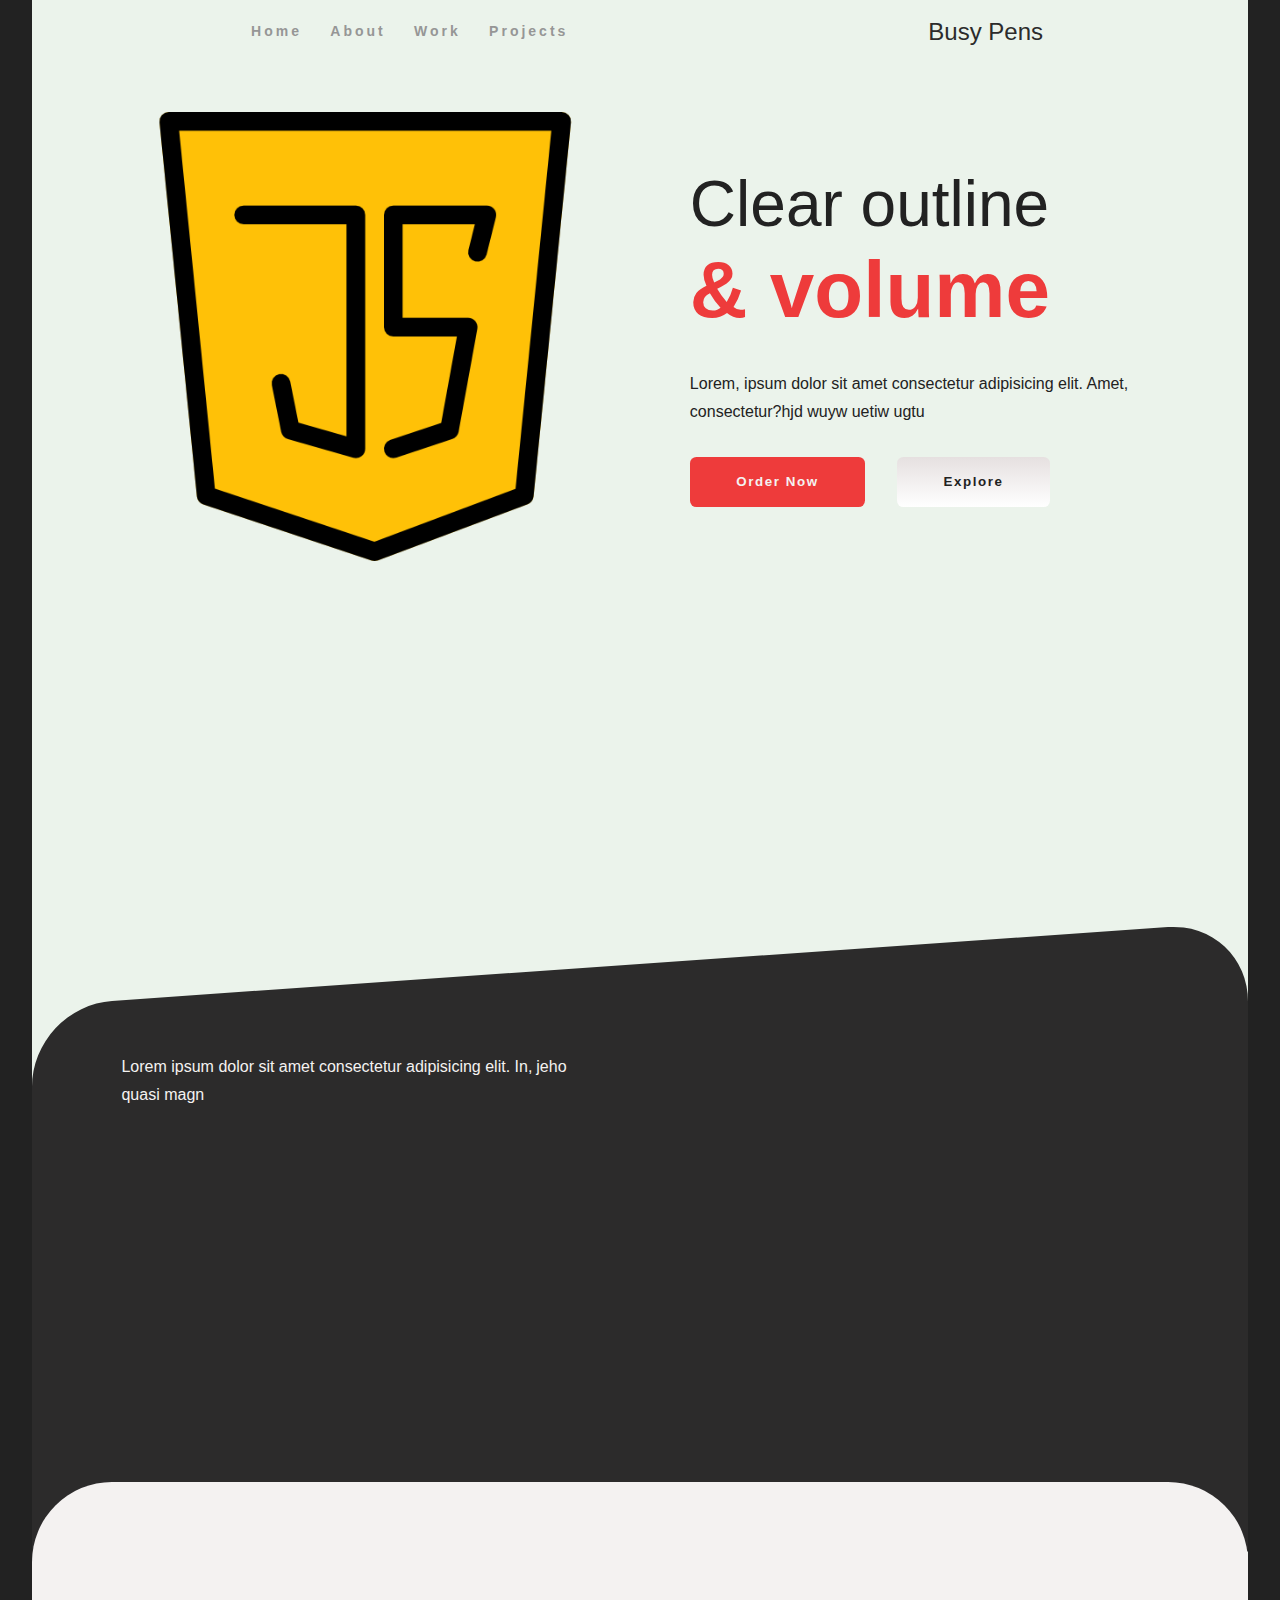
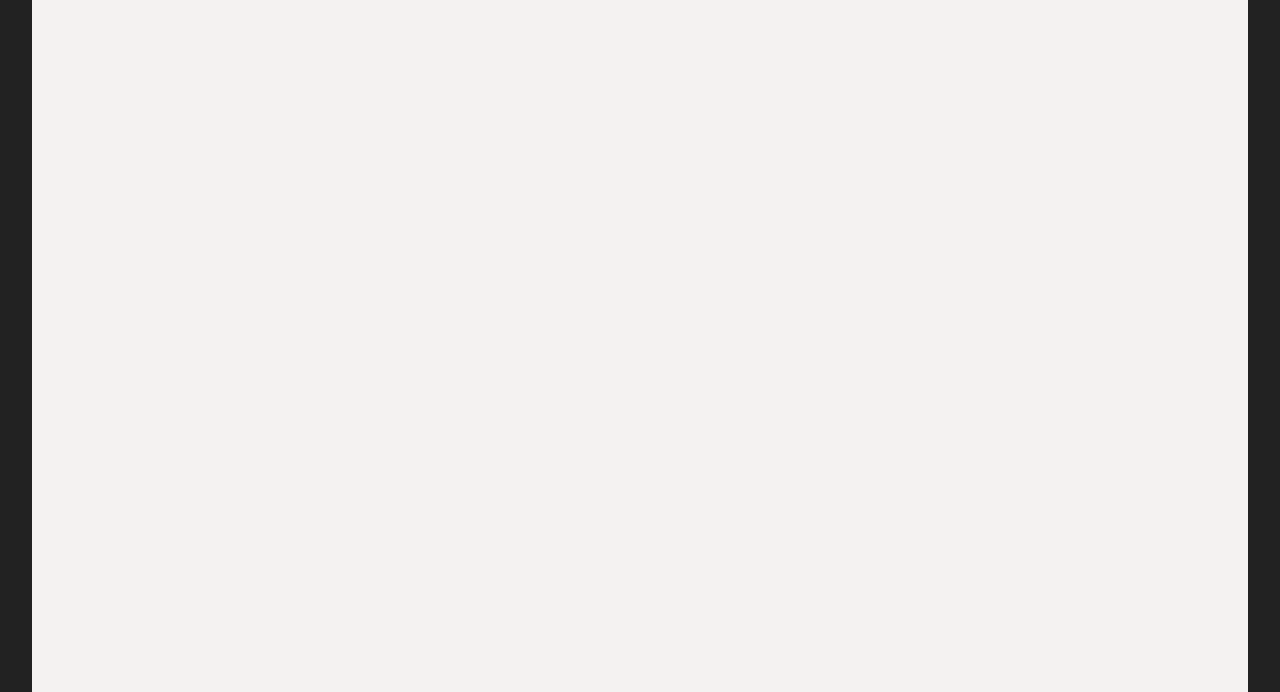
==== index.html @ 88d7c5a6 "updated header [age" ====
<!DOCTYPE html>
<html lang="en">
  <head>
    <meta charset="UTF-8" />
    <meta http-equiv="X-UA-Compatible" content="IE=edge" />
    <meta name="viewport" content="width=device-width, initial-scale=1.0" />
    <title>Busy Pens</title>
    <link rel="stylesheet" href="./CSS/style.css" />
    <link rel="stylesheet" href="./CSS/nav.css" />
  </head>
  <body>
    <section>
      <nav>
        <div class="nav-header">
          <ul class="links">
            <li><a href="a" target="_blank">Home</a></li>
            <li><a href="a" target="_blank">About</a></li>
            <li><a href="a" target="_blank">Work</a></li>
            <li><a href="a" target="_blank">Projects</a></li>
          </ul>
          <h2>Busy Pens</h2>
          <div id="burger" class="burger">
            <div class="line1"></div>
            <div class="line2"></div>
            <div class="line3"></div>
          </div>
        </div>
      </nav>
      <header>
        <article>
          <div class="header-image">
            <img src="./images/java-script.png" alt="picture here" />
          </div>
          <div class="heading-title">
            <div class="header-label">
              <h2>Clear outline</h2>
              <h1><span>&amp; volume</span></h1>
            </div>
            <p>
              Lorem, ipsum dolor sit amet consectetur adipisicing elit. Amet,
              consectetur?hjd wuyw uetiw ugtu
            </p>
            <div class="header-buttons">
              <button class="btn btn-primary">order now</button>
              <button class="btn">explore</button>
            </div>
          </div>
        </article>
      </header>
      <div class="countdown">
        <div class="countdown-content">
          <div class="time-countdown">
            Lorem ipsum dolor sit amet consectetur adipisicing elit. In, quasi
            magn
          </div>
          <div class="countdown-display">jeho</div>
        </div>
      </div>
      <div class="features">
        <div class="ontop"></div>
      </div>
    </section>
    <script src="script.js"></script>
  </body>
</html>
---- CSS/style.css ----
:root {
  --clr-primary-1: #2c2b2b;
  --clr-primary-2: #ee3b3b;
  --clr-primary-3: #f4f2f1;
  --clr-primary-5: #969696;
  --clr-primary-6: #eb9b94;
  --clr-primary-7: #cb856b;
  --clr-primary-8: #c1c1c1;
  --clr-primary-9: #edbaa3;
  --clr-primary-10: #729caf;
  --clr-white: #fff;
  --clr-black: #222;
  --clr-transparent-black: rgb(0, 0, 0, 0.2);
  --clr-pink: rgb(255, 191, 202);
  --clr-primary-color: rgb(3, 23, 23);
  --background: #f4f2f1;
  --transition: all 400ms ease;
  --spacing: 0.1rem;
  --radius: 0.5rem;
  --light-shadow: 0 5px 15px rgba(0, 0, 0, 0.1);
  --dark-shadow: 0 5px 15px rgba(0, 0, 0, 0.4);
  --container-width-lg: 82%;
  --container-width-md: 90%;
}
/*
=============== 
Global Styles
===============
*/

*,
::after,
::before {
  margin: 0;
  padding: 0;
  box-sizing: border-box;
  list-style: none;
  outline: 0;
  text-decoration: none;
}
body {
  font-family: Arial, Helvetica, sans-serifs;
  color: var(--clr-black);
  line-height: 1.7;
  background: var(--clr-black);
}

html {
  scroll-behavior: smooth;
}
::-webkit-scrollbar {
  display: none;
}

/* ========GENERAL CLASSES======= */
.container {
  width: var(--container-width-lg);
  margin-inline: auto;
  max-width: 1920px;
  text-transform: capitalize;
}
section {
  background: var(--background);
  width: 95%;
  margin: 0 auto;
}
h1,
h2,
h3,
h4,
h5 {
  font-weight: 500;
  line-height: 1.2;
}
h1 {
  font-size: 2.5rem;
}

.btn {
  width: max-content;
  display: inline-block;
  color: var(--clr-grey-1);
  background: linear-gradient(rgb(230, 224, 224), white);
  padding: 1.1rem 2.9rem;
  border-radius: 0.4rem;
  cursor: pointer;
  border: transparent;
  transition: var(--transition);
  font-weight: 600;
  text-transform: capitalize;
  letter-spacing: 0.1rem;
  margin-top: 0;
}

.btn.sm {
  padding: 0.4rem 1.2rem;
  font-size: 0.9rem;
  border-radius: 4rem;
}

.btn:hover {
  background: var(--clr-primary-2);
  color: var(--clr-primary-3);
  border: transparent;
}
.btn-primary {
  background: var(--clr-primary-2);
  color: var(--clr-primary-3);
}
.btn-primary:hover {
  background: var(--clr-primary-3);
  color: var(--clr-primary-1);
  border: var(--clr-primary-6);
}
img {
  object-fit: cover;
  display: block;
  width: 100%;
}

/* ========HEADER STYLES=========== */
header {
  height: 100vh;
  width: var(--container-width-lg);
  margin: auto;
}
header article {
  padding-top: 3rem;
  display: grid;
  grid-template-columns: repeat(2, 1fr);
  gap: 10%;
}
.heading-title {
  margin: auto 0;
}
.header-label h2 {
  font-size: 4rem;
  font-weight: 500;
}
.header-label span {
  color: var(--clr-primary-2);
  font-weight: 900;
  font-size: 5rem;
}
.heading-title p {
  padding: 2rem 0;
}
.header-buttons {
  display: flex;
  gap: 2rem;
}
/* ========COUNTDOWN STYLES=========== */
.countdown {
  z-index: 1;
  transform: skewY(-4deg);
  height: 70vh;
  background: var(--clr-primary-1);
  color: var(--clr-primary-3);
  border-radius: 5rem 5rem 0 0;
}
.countdown-content {
  padding: calc(100vw * 0.0699);
  transform: skewY(4deg);
  display: grid;
  grid-template-columns: 40% 60%;
}
/* ========FEATURES STYLES=========== */
.features {
  position: relative;
  z-index: 700;
  height: 90vh;
  border-radius: 5rem 5rem 0 0;
  margin-top: -7rem;
  background: var(--clr-primary-3);
}
.ontop {
  position: absolute;
}
/* =====MEDIA QUERRIES(MEDIUM)====== */

@media screen and (max-width: 1024px) {
  .container {
    width: var(--container-width-md);
  }
  h1 {
    font-size: 2rem;
  }
  h2 {
    font-size: 1.6rem;
  }
}
/* =====MEDIA QUERRIES(SMALL)====== */

@media screen and (max-width: 600px) {
  h1 {
    font-size: 2.2rem;
    line-height: 1.1rem;
  }
}
---- CSS/nav.css ----
:root {
  --clr-primary-1: #2c2b2b;
  --clr-primary-2: #ee3b3b;
  --clr-primary-3: #f4f2f1;
  --clr-primary-5: #969696;
  --clr-primary-6: #eb9b94;
  --clr-primary-7: #cb856b;
  --clr-primary-8: #c1c1c1;
  --clr-primary-9: #edbaa3;
  --clr-primary-10: #729caf;
  --clr-white: #fff;
  --clr-black: #222;
  --clr-transparent-black: rgb(0, 0, 0, 0.2);
  --clr-pink: rgb(255, 191, 202);
  --clr-primary-color: rgb(3, 23, 23);
  --logo-color: rgb(255, 10, 10);
  --background: #ebf3eb;
  --transition: all 400ms ease;
  --spacing: 0.1rem;
  --radius: 0.5rem;
  --light-shadow: 0 5px 15px rgba(0, 0, 0, 0.1);
  --dark-shadow: 0 5px 15px rgba(0, 0, 0, 0.4);
  --container-width-lg: 82%;
  --container-width-md: 90%;
}
.nav-header {
  color: var(--clr-primary-1);
  height: 50px;
  display: flex;
  justify-content: space-around;
  align-items: center;
  padding: 2rem;
  overflow: hidden;
}
.links {
  display: flex;
  justify-content: space-around;
  width: 30%;
  list-style: none;
  font-size: 14px;
}
.links a {
  color: var(--clr-primary-5);
  text-decoration: none;
  letter-spacing: 3px;
  font-weight: 600;
}
.links a:hover {
  color: var(--clr-primary-1);
}
.burger {
  display: none;
}
.burger div {
  width: 30px;
  height: 3px;
  background-color: white;
  margin: 5px;
}
.nav-active {
  visibility: visible;
}
@media (max-width: 1024px) {
  .links {
    width: 50%;
  }
}
@media screen and (max-width: 620px) {
  .links {
    position: absolute;
    right: 0px;
    top: 4vh;
    height: 80vh;
    background-color: rgb(39, 39, 68);
    display: flex;
    flex-direction: column;
    align-items: center;
    width: 50%;
    visibility: hidden;
    transition: transform 0.5s ease-in;
  }
  .burger {
    display: block;
    cursor: pointer;
  }
}
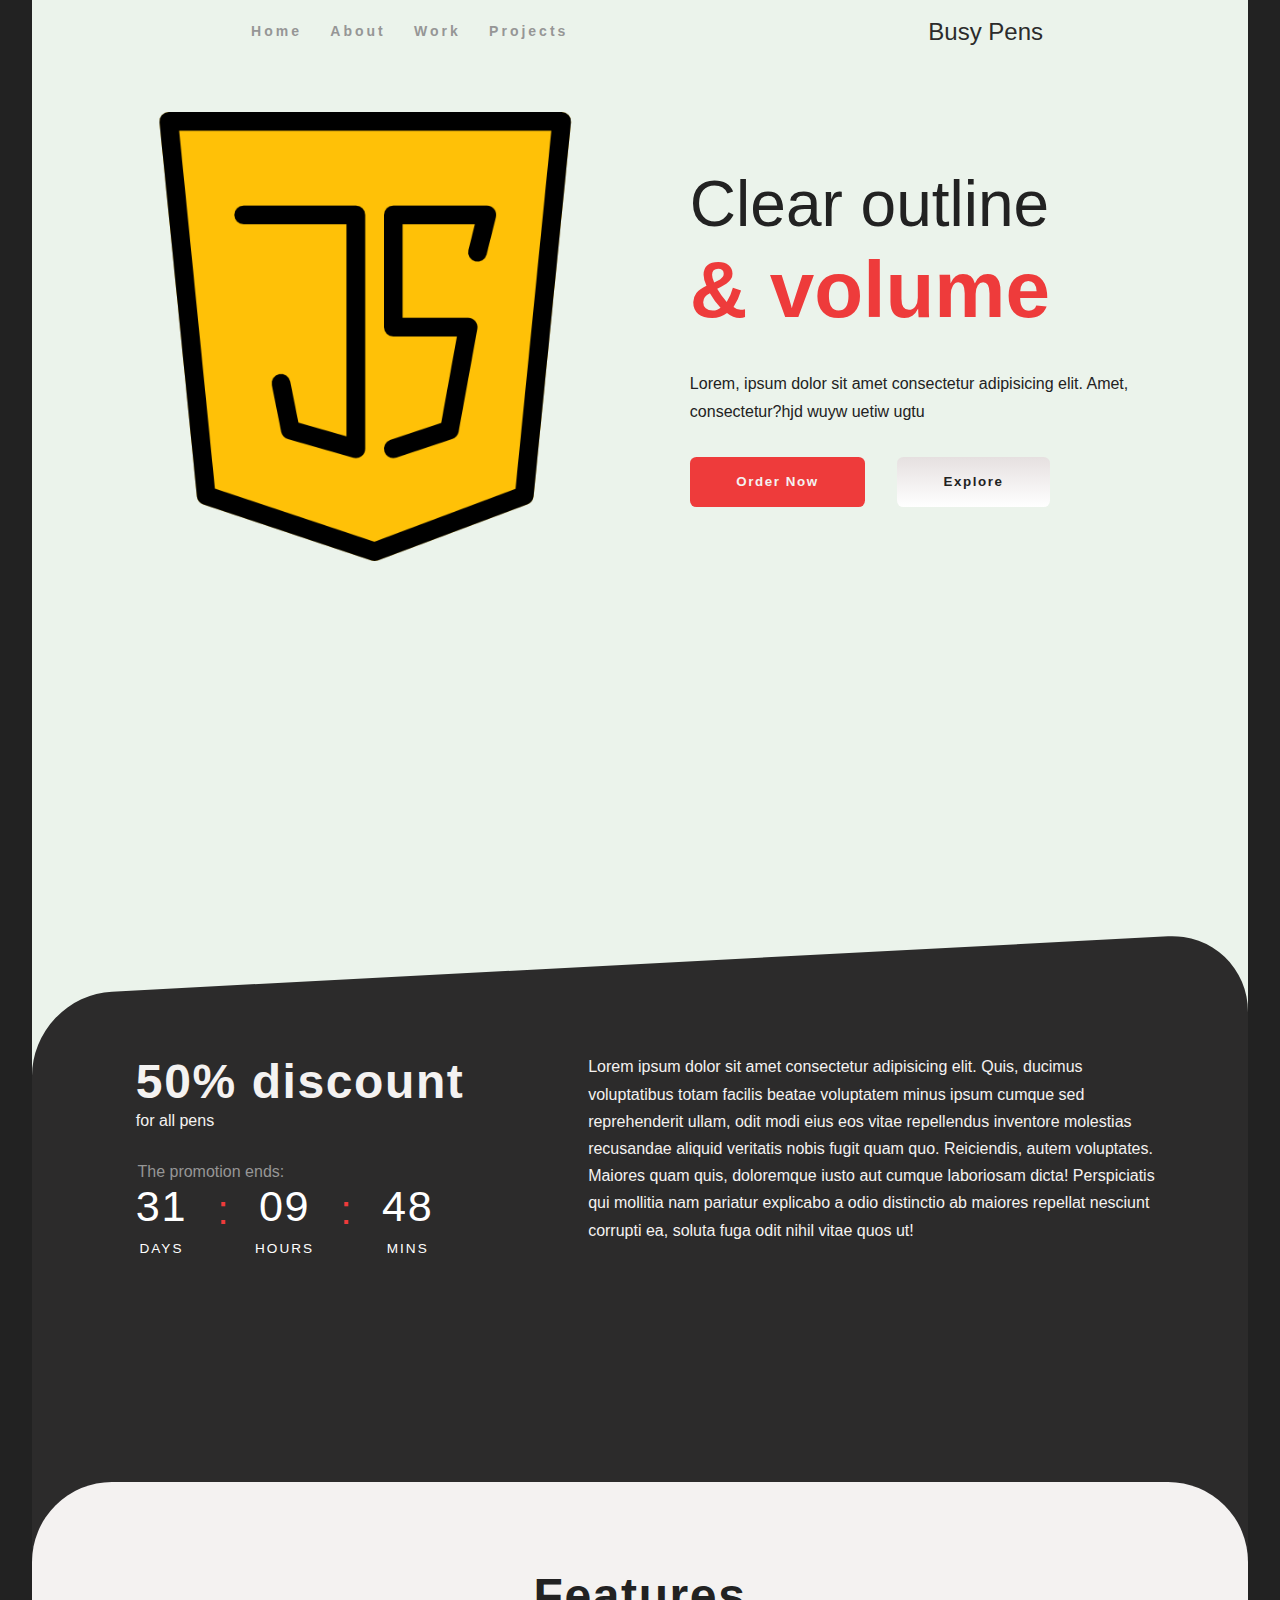
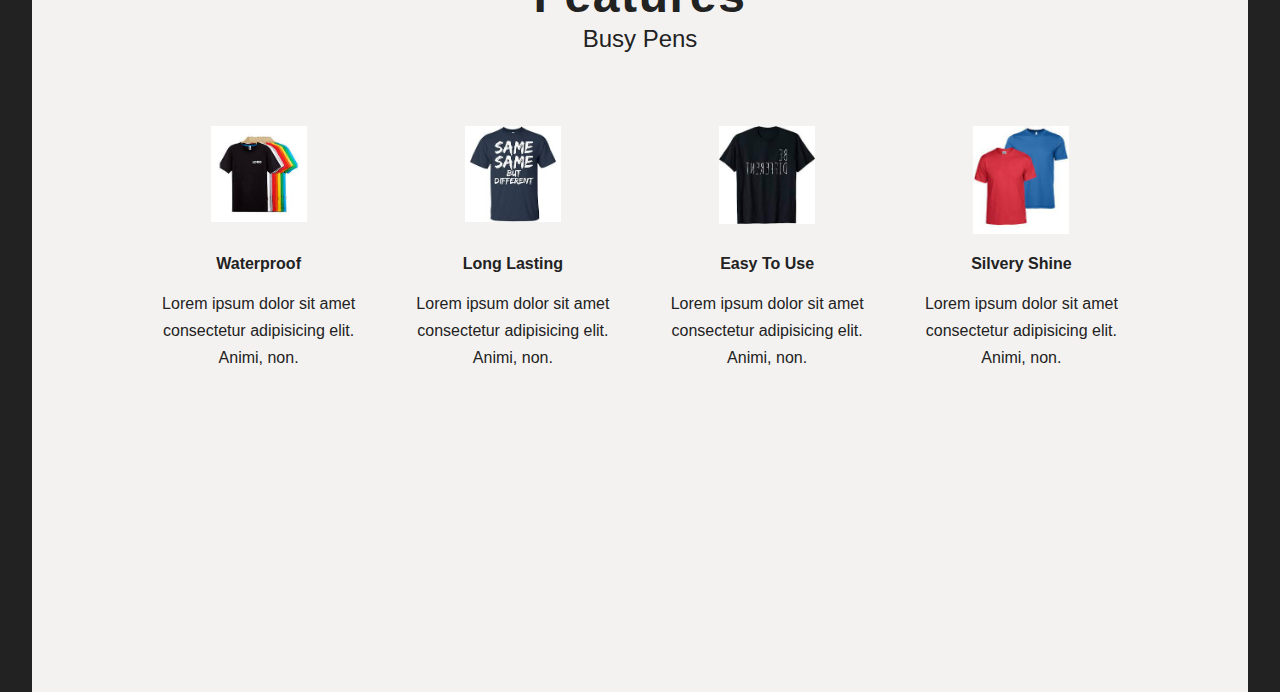
==== commit b24a10cc: "updated countdown and feature styles" ====
--- a/index.html
+++ b/index.html
@@ -49,17 +49,105 @@
       </header>
       <div class="countdown">
         <div class="countdown-content">
-          <div class="time-countdown">
-            Lorem ipsum dolor sit amet consectetur adipisicing elit. In, quasi
-            magn
+          <div class="promotion">
+            <div class="promotion-head-tag">
+              <h1>50% discount</h1>
+              <h4>for all pens</h4>
+            </div>
+            <!-- <h5 class="giveaway">
+              giveaway ends on Sunday, 24 April 2020, 8:00am
+            </h5> -->
+            <h4 class="ends">The promotion ends:</h4>
+            <div class="deadline">
+              <div class="deadline-format">
+                <div>
+                  <h2 class="days">34</h2>
+                  <span>days</span>
+                </div>
+              </div>
+              <div class="colon"><h1>:</h1></div>
+              <!-- days -->
+              <div class="deadline-format">
+                <div>
+                  <h2 class="hours">34</h2>
+                  <span>hours</span>
+                </div>
+              </div>
+              <!-- hours -->
+              <div class="colon"><h1>:</h1></div>
+              <div class="deadline-format">
+                <div>
+                  <h2 class="minutes">34</h2>
+                  <span>mins</span>
+                </div>
+              </div>
+              <!-- minutes -->
+            </div>
           </div>
-          <div class="countdown-display">jeho</div>
+          <div class="countdown-display">
+            Lorem ipsum dolor sit amet consectetur adipisicing elit. Quis,
+            ducimus voluptatibus totam facilis beatae voluptatem minus ipsum
+            cumque sed reprehenderit ullam, odit modi eius eos vitae repellendus
+            inventore molestias recusandae aliquid veritatis nobis fugit quam
+            quo. Reiciendis, autem voluptates. Maiores quam quis, doloremque
+            iusto aut cumque laboriosam dicta! Perspiciatis qui mollitia nam
+            pariatur explicabo a odio distinctio ab maiores repellat nesciunt
+            corrupti ea, soluta fuga odit nihil vitae quos ut!
+          </div>
         </div>
       </div>
       <div class="features">
-        <div class="ontop"></div>
+        <div class="ontop">
+          <div class="features-heading">
+            <h1>features</h1>
+            <h2>busy pens</h2>
+          </div>
+          <div class="features-qualities">
+            <div class="each-feature">
+              <div class="feature-image">
+                <img src="./images/img4.jpg" alt="" />
+              </div>
+              <h4>waterproof</h4>
+              <p>
+                Lorem ipsum dolor sit, amet consectetur adipisicing elit.
+                Eligendi, eos!
+              </p>
+            </div>
+            <div class="each-feature">
+              <div class="feature-image">
+                <img src="./images/img4.jpg" alt="" />
+              </div>
+              <h4>waterproof</h4>
+              <p>
+                Lorem ipsum dolor sit, amet consectetur adipisicing elit.
+                Eligendi, eos!
+              </p>
+            </div>
+            <div class="each-feature">
+              <div class="feature-image">
+                <img src="./images/img4.jpg" alt="" />
+              </div>
+              <h4>waterproof</h4>
+              <p>
+                Lorem ipsum dolor sit, amet consectetur adipisicing elit.
+                Eligendi, eos!
+              </p>
+            </div>
+            <div class="each-feature">
+              <div class="feature-image">
+                <img src="./images/img4.jpg" alt="" />
+              </div>
+              <h4>waterproof</h4>
+              <p>
+                Lorem ipsum dolor sit, amet consectetur adipisicing elit.
+                Eligendi, eos!
+              </p>
+            </div>
+          </div>
+        </div>
       </div>
     </section>
-    <script src="script.js"></script>
+    <script type="module" src="./JS/script.js"></script>
+    <script type="module" src="./JS/countdown.js"></script>
   </body>
 </html>
--- a/CSS/style.css
+++ b/CSS/style.css
@@ -17,6 +17,7 @@
   --transition: all 400ms ease;
   --spacing: 0.1rem;
   --radius: 0.5rem;
+  --main-radius: 5rem 5rem 0 0;
   --light-shadow: 0 5px 15px rgba(0, 0, 0, 0.1);
   --dark-shadow: 0 5px 15px rgba(0, 0, 0, 0.4);
   --container-width-lg: 82%;
@@ -152,32 +153,115 @@
 /* ========COUNTDOWN STYLES=========== */
 .countdown {
   z-index: 1;
-  transform: skewY(-4deg);
+  transform: skewY(-3deg);
   height: 70vh;
   background: var(--clr-primary-1);
   color: var(--clr-primary-3);
-  border-radius: 5rem 5rem 0 0;
+  border-radius: var(--main-radius);
 }
 .countdown-content {
   padding: calc(100vw * 0.0699);
-  transform: skewY(4deg);
-  display: grid;
-  grid-template-columns: 40% 60%;
+  transform: skewY(3deg);
+  display: grid;
+  grid-template-columns: 45% 55%;
+}
+.deadline {
+  display: flex;
+  gap: 1rem;
+  padding: 0;
+}
+.promotion-head-tag {
+  margin-left: 0.9rem;
+}
+.promotion-head-tag h1,
+.features-heading h1 {
+  font-size: 3rem;
+  font-weight: 600;
+  font-weight: 1.3rem;
+  letter-spacing: var(--spacing);
+}
+.promotion .ends {
+  margin-top: 2rem;
+  margin-left: 1rem;
+  color: var(--clr-primary-5);
+}
+.colon {
+  margin-top: 0.3rem;
+  color: var(--clr-primary-2);
+}
+.deadline-format {
+  background: var(--tertiary-colour);
+  color: white;
+  width: 5rem;
+  display: grid;
+  text-align: center;
+  place-items: center;
+}
+
+.deadline-format span {
+  display: block;
+  text-transform: uppercase;
+  letter-spacing: 2px;
+  font-size: 0.85rem;
+}
+
+.deadline h2:not(.expired) {
+  font-size: 2.7rem;
+  margin-bottom: 0.25rem;
+  letter-spacing: var(--spacing);
+}
+.expired {
+  letter-spacing: 0.2rem;
 }
 /* ========FEATURES STYLES=========== */
 .features {
   position: relative;
   z-index: 700;
   height: 90vh;
-  border-radius: 5rem 5rem 0 0;
+  border-radius: var(--main-radius);
   margin-top: -7rem;
   background: var(--clr-primary-3);
 }
 .ontop {
   position: absolute;
-}
+  width: 100%;
+  height: 100%;
+}
+.features-heading {
+  text-align: center;
+  margin-top: 7%;
+  text-transform: capitalize;
+}
+.features-qualities {
+  display: grid;
+  grid-template-columns: repeat(4, 1fr);
+  width: var(--container-width-lg);
+  gap: 2%;
+  margin-top: 7%;
+  margin: 6% auto;
+}
+.each-feature {
+  display: grid;
+}
+.each-feature h4 {
+  margin-top: 6rem;
+  margin-bottom: 0;
+  font-weight: 600;
+  text-align: center;
+  text-transform: capitalize;
+}
+.each-feature p {
+  text-align: center;
+  padding: 1rem 0;
+}
+.feature-image {
+  margin-left: 50%;
+  transform: translate(-50%);
+  height: 2rem;
+  width: 6rem;
+}
+
 /* =====MEDIA QUERRIES(MEDIUM)====== */
-
 @media screen and (max-width: 1024px) {
   .container {
     width: var(--container-width-md);
@@ -188,7 +272,29 @@
   h2 {
     font-size: 1.6rem;
   }
-}
+  header {
+    height: 60vh;
+  }
+  header article {
+    grid-template-columns: 45% 50%;
+    gap: 5%;
+  }
+  .header-label h2 {
+    font-size: 2.5rem;
+    font-weight: 300;
+  }
+  .header-label span {
+    font-weight: 800;
+    font-size: 3.5rem;
+  }
+  .features {
+    height: 50vh;
+  }
+  .countdown {
+    height: 50vh;
+  }
+}
+
 /* =====MEDIA QUERRIES(SMALL)====== */
 
 @media screen and (max-width: 600px) {
@@ -196,4 +302,14 @@
     font-size: 2.2rem;
     line-height: 1.1rem;
   }
-}
+  .header-image {
+    display: none;
+  }
+  .countdown-content {
+    grid-template-columns: 1fr;
+  }
+  .features-qualities {
+    grid-template-columns: 1fr;
+    /* height: inherit; */
+  }
+}
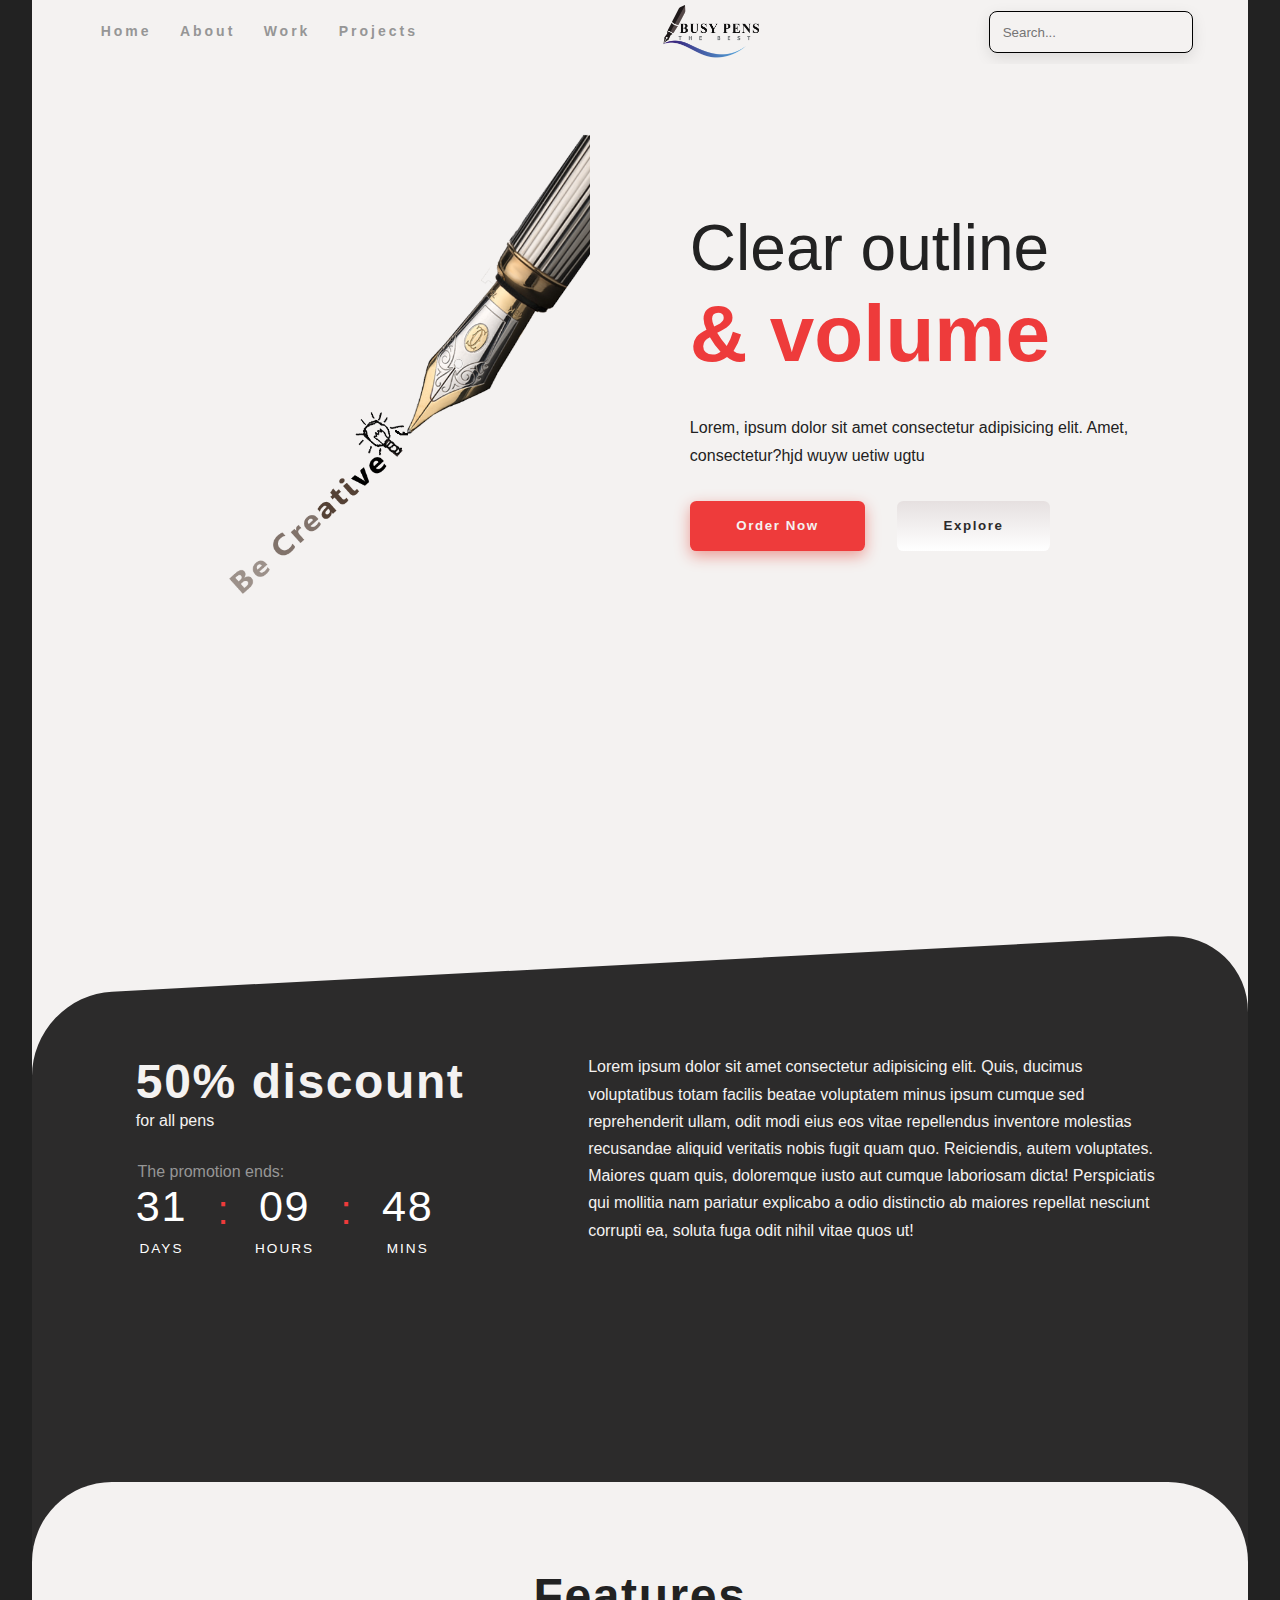
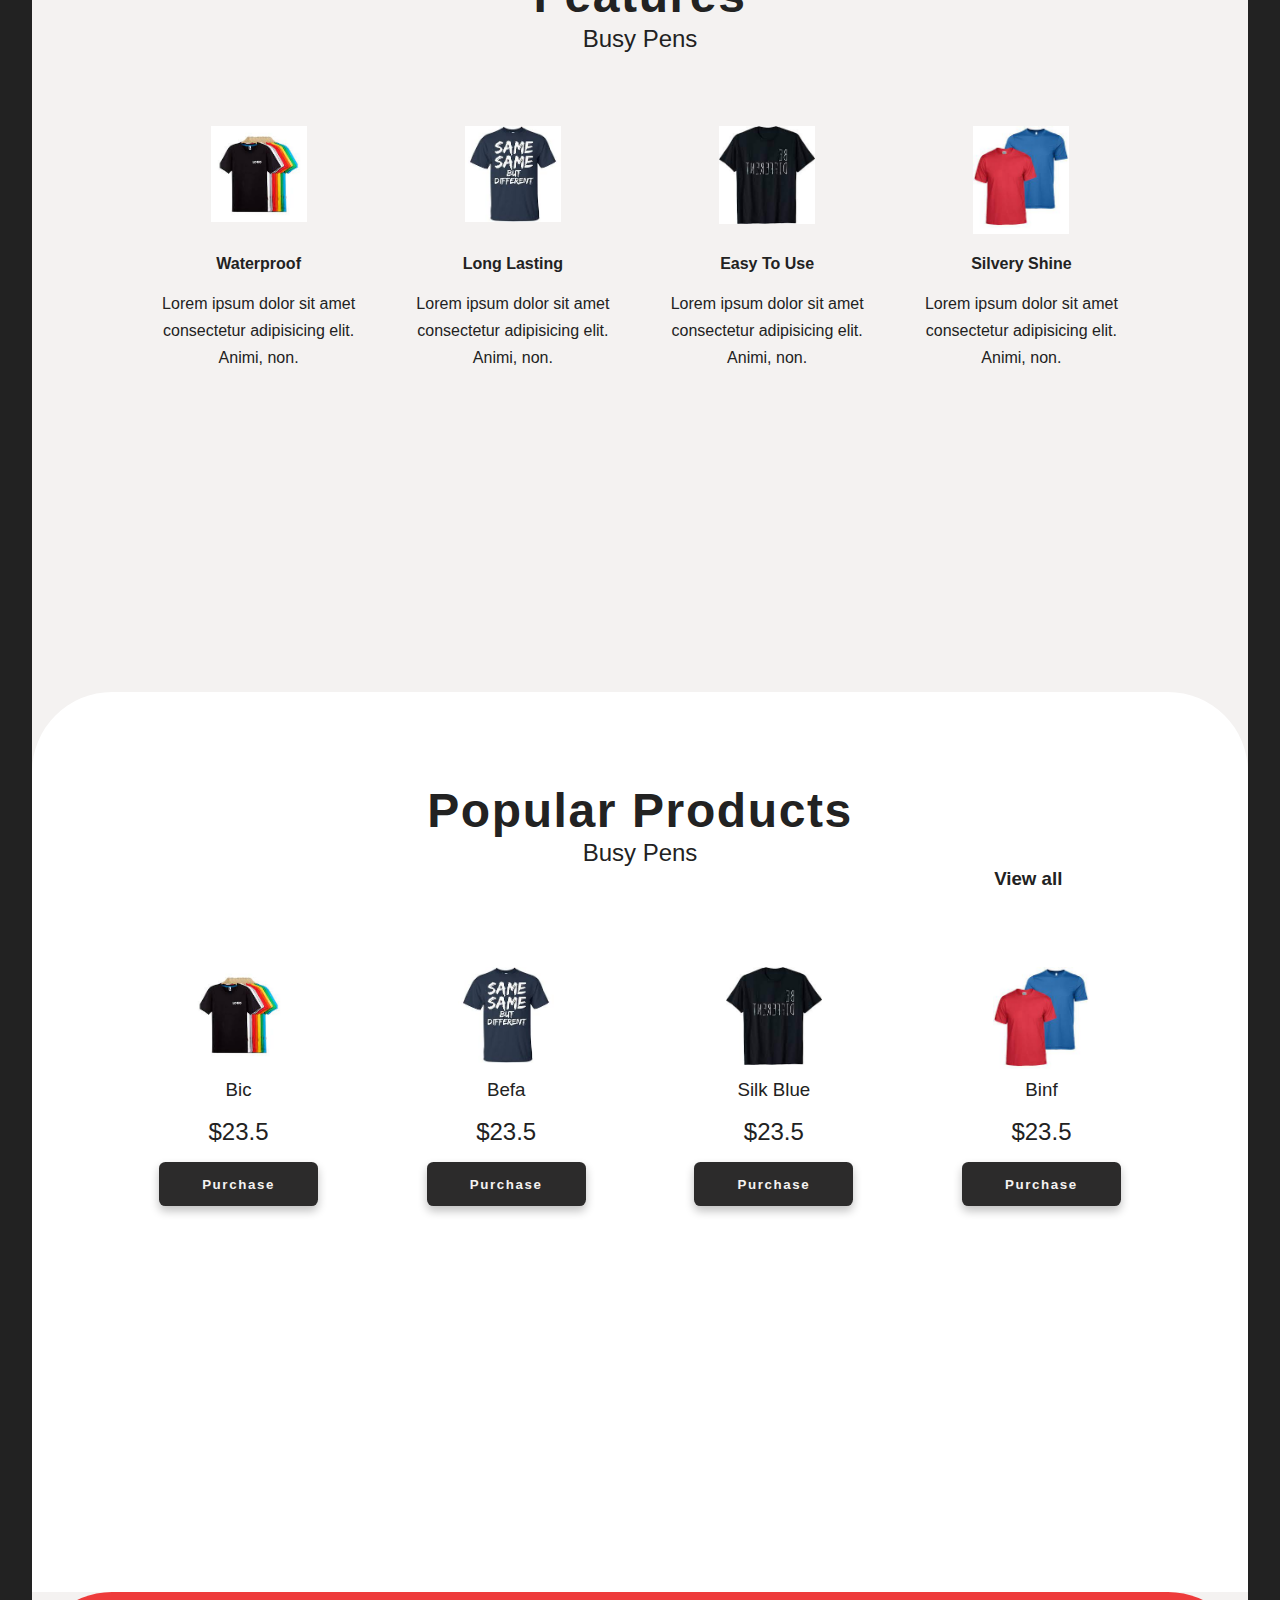
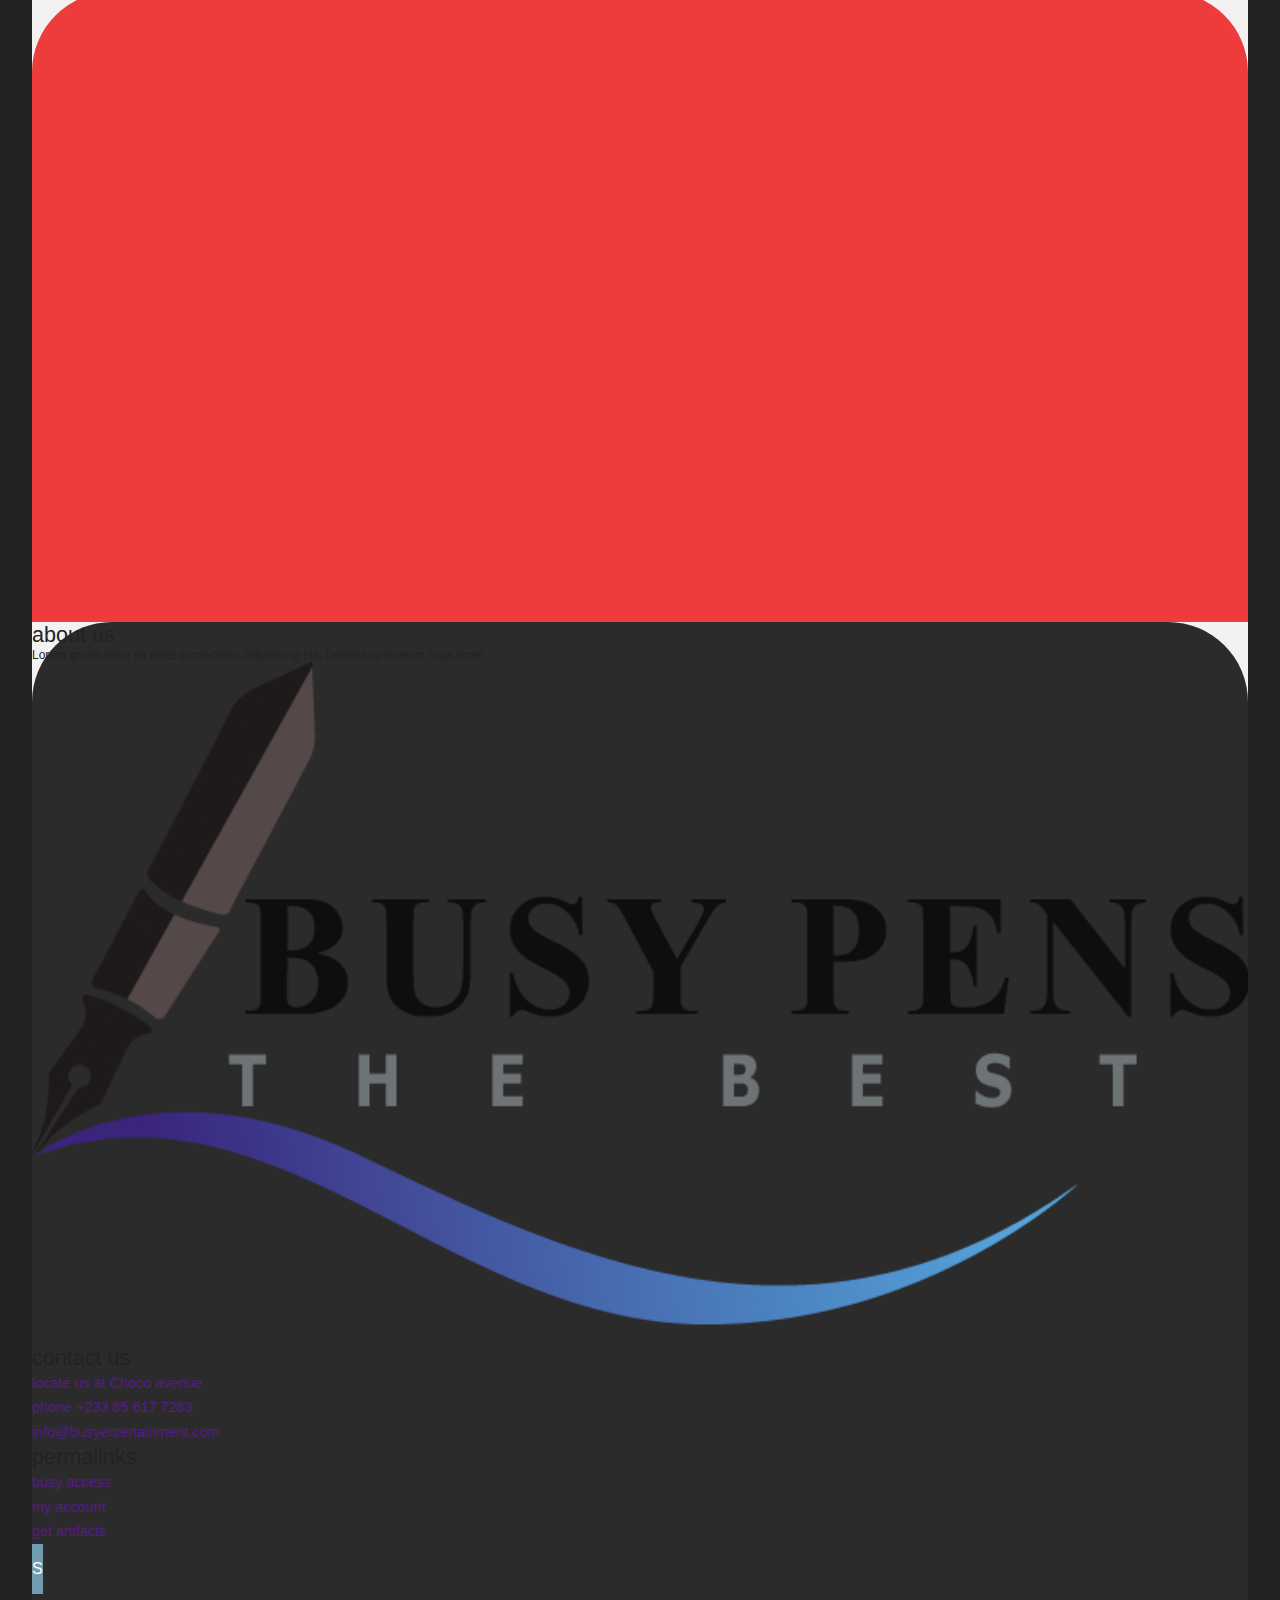
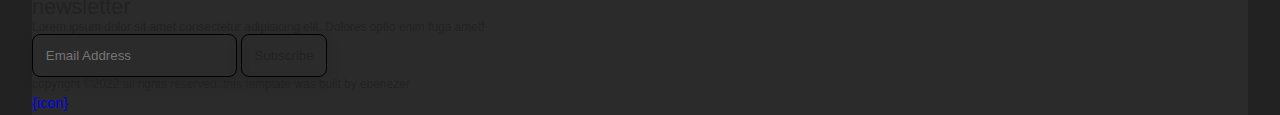
==== commit e77fed3b: "added products,features page" ====
--- a/index.html
+++ b/index.html
@@ -7,6 +7,7 @@
     <title>Busy Pens</title>
     <link rel="stylesheet" href="./CSS/style.css" />
     <link rel="stylesheet" href="./CSS/nav.css" />
+    <link rel="stylesheet" href="./CSS/footer.css" />
   </head>
   <body>
     <section>
@@ -18,7 +19,14 @@
             <li><a href="a" target="_blank">Work</a></li>
             <li><a href="a" target="_blank">Projects</a></li>
           </ul>
-          <h2>Busy Pens</h2>
+          <div class="logo-img">
+            <img src="./images/log.png" alt="" />
+          </div>
+          <div className="navigate-input">
+            <form>
+              <input type="text" name="name" placeholder="Search..." required />
+            </form>
+          </div>
           <div id="burger" class="burger">
             <div class="line1"></div>
             <div class="line2"></div>
@@ -29,7 +37,7 @@
       <header>
         <article>
           <div class="header-image">
-            <img src="./images/java-script.png" alt="picture here" />
+            <img src="./images/huy.png" alt="picture here" />
           </div>
           <div class="heading-title">
             <div class="header-label">
@@ -41,8 +49,12 @@
               consectetur?hjd wuyw uetiw ugtu
             </p>
             <div class="header-buttons">
-              <button class="btn btn-primary">order now</button>
-              <button class="btn">explore</button>
+              <a href="">
+                <button class="btn btn-primary">order now</button>
+              </a>
+              <a href="#products">
+                <button class="btn">explore</button>
+              </a>
             </div>
           </div>
         </article>
@@ -96,7 +108,7 @@
           </div>
         </div>
       </div>
-      <div class="features">
+      <div id="features" class="features">
         <div class="ontop">
           <div class="features-heading">
             <h1>features</h1>
@@ -105,47 +117,125 @@
           <div class="features-qualities">
             <div class="each-feature">
               <div class="feature-image">
-                <img src="./images/img4.jpg" alt="" />
-              </div>
-              <h4>waterproof</h4>
+                <img src="./images/img4.jpg" alt="image here" />
+              </div>
+              <h4>see</h4>
               <p>
-                Lorem ipsum dolor sit, amet consectetur adipisicing elit.
-                Eligendi, eos!
+                Lorem ipsum dolor sit amet consectetur adipisicing elit. Nam,
+                consectetur.
               </p>
             </div>
-            <div class="each-feature">
-              <div class="feature-image">
-                <img src="./images/img4.jpg" alt="" />
-              </div>
-              <h4>waterproof</h4>
-              <p>
-                Lorem ipsum dolor sit, amet consectetur adipisicing elit.
-                Eligendi, eos!
-              </p>
-            </div>
-            <div class="each-feature">
-              <div class="feature-image">
-                <img src="./images/img4.jpg" alt="" />
-              </div>
-              <h4>waterproof</h4>
-              <p>
-                Lorem ipsum dolor sit, amet consectetur adipisicing elit.
-                Eligendi, eos!
-              </p>
-            </div>
-            <div class="each-feature">
-              <div class="feature-image">
-                <img src="./images/img4.jpg" alt="" />
-              </div>
-              <h4>waterproof</h4>
-              <p>
-                Lorem ipsum dolor sit, amet consectetur adipisicing elit.
-                Eligendi, eos!
-              </p>
-            </div>
-          </div>
-        </div>
-      </div>
+          </div>
+        </div>
+      </div>
+      <!-- end of features section -->
+      <div id="products" class="products">
+        <div class="ontop">
+          <div class="products-heading">
+            <h1>popular products</h1>
+            <h2>busy pens</h2>
+          </div>
+          <div class="more-products">
+            <h3>View all</h3>
+          </div>
+          <div class="products-display">
+            <div class="each-product">
+              <div class="product-image">
+                <img src="./images/img4.jpg" alt="image here" />
+              </div>
+              <h3>see</h3>
+              <h2>$23.00</h2>
+              <button class="btn btn-primary">order now</button>
+            </div>
+          </div>
+        </div>
+      </div>
+      <div class="brands-message">
+        <div class="ontop">{</div>
+      </div>
+      <footer>
+        <div className="footer-links">
+          <div className="logo-message">
+            <h2>about us</h2>
+            <h5>
+              Lorem ipsum dolor sit amet consectetur adipisicing elit. Dolores
+              optio enim fuga amet!
+            </h5>
+            <img src="./images/log.png" alt="" />
+          </div>
+
+          <div className="company-values">
+            <h2>contact us</h2>
+            <ul>
+              <li>
+                <a target="_blank" href=""> locate us at Choco avenue </a>
+              </li>
+              <li>
+                <a target="_blank" href=""> phone +233 65 617 7263 </a>
+              </li>
+              <li>
+                <a target="_blank" href=""> info@busyentertainment.com </a>
+              </li>
+            </ul>
+          </div>
+          <div className="company-footer-links">
+            <h2>permalinks</h2>
+            <ul>
+              <li>
+                <a target="_blank" href=""> busy access </a>
+              </li>
+              <li>
+                <a target="_blank" href=""> my account </a>
+              </li>
+              <li>
+                <a target="_blank" href=""> get artifacts </a>
+              </li>
+            </ul>
+          </div>
+          <div className="newsleter-sec">
+            <div className="droplinks">
+              <div key="{id}" className="dropdown">
+                <button class="dropbtn">s</button>
+                <div class="dropdown-content">999999999999999999999999999999999999999999999999999999999999999999999999999999999999999999
+                  <a href="#">{link1}</a>
+                  <a href="#">{link2}</a>
+                  <a href="#">{link3}</a>
+                </div>
+              </div>
+            </div>
+            <h2>newsletter</h2>
+            <h5>
+              Lorem ipsum dolor sit amet consectetur adipisicing elit. Dolores
+              optio enim fuga amet!
+            </h5>
+            <form onClick="{subscribe}">
+              <input
+                className="user-email"
+                type="text"
+                name="email"
+                placeholder="Email Address"
+                required
+              />
+              <input
+                className="newsletter-btn"
+                type="submit"
+                value="Subscribe"
+              />
+            </form>
+          </div>
+        </div>
+        <div className="footer-copyrights">
+          <h5>
+            copyright &copy;2022 all rights reserved..this template was built by
+            <span> ebenezer</span>
+          </h5>
+          <ul className="social-icons">
+            <li key="{id}">
+              <a href="{url}">{icon}</a>
+            </li>
+          </ul>
+        </div>
+      </footer>
     </section>
     <script type="module" src="./JS/script.js"></script>
     <script type="module" src="./JS/countdown.js"></script>
--- a/CSS/style.css
+++ b/CSS/style.css
@@ -18,8 +18,11 @@
   --spacing: 0.1rem;
   --radius: 0.5rem;
   --main-radius: 5rem 5rem 0 0;
+  --minor-radius: 3rem 3rem 0 0;
   --light-shadow: 0 5px 15px rgba(0, 0, 0, 0.1);
   --dark-shadow: 0 5px 15px rgba(0, 0, 0, 0.4);
+  --btn-red-shadow: 0 5px 15px var(--clr-primary-6);
+  --btn-dark-shadow: 0 5px 10px var(--clr-primary-8);
   --container-width-lg: 82%;
   --container-width-md: 90%;
 }
@@ -107,6 +110,7 @@
 .btn-primary {
   background: var(--clr-primary-2);
   color: var(--clr-primary-3);
+  box-shadow: var(--btn-red-shadow);
 }
 .btn-primary:hover {
   background: var(--clr-primary-3);
@@ -126,7 +130,7 @@
   margin: auto;
 }
 header article {
-  padding-top: 3rem;
+  padding-top: 7%;
   display: grid;
   grid-template-columns: repeat(2, 1fr);
   gap: 10%;
@@ -149,6 +153,9 @@
 .header-buttons {
   display: flex;
   gap: 2rem;
+}
+.header-buttons a {
+  color: var(--clr-primary-1);
 }
 /* ========COUNTDOWN STYLES=========== */
 .countdown {
@@ -174,7 +181,8 @@
   margin-left: 0.9rem;
 }
 .promotion-head-tag h1,
-.features-heading h1 {
+.features-heading h1,
+.products-heading h1 {
   font-size: 3rem;
   font-weight: 600;
   font-weight: 1.3rem;
@@ -222,17 +230,22 @@
   margin-top: -7rem;
   background: var(--clr-primary-3);
 }
-.ontop {
+.features .ontop,
+.products .ontop,
+.brands-message .ontop {
   position: absolute;
+  left: 0;
   width: 100%;
-  height: 100%;
-}
-.features-heading {
+}
+.features-heading,
+.products-heading {
   text-align: center;
   margin-top: 7%;
   text-transform: capitalize;
 }
-.features-qualities {
+.features-qualities,
+.products-display {
+  left: 0;
   display: grid;
   grid-template-columns: repeat(4, 1fr);
   width: var(--container-width-lg);
@@ -240,12 +253,12 @@
   margin-top: 7%;
   margin: 6% auto;
 }
-.each-feature {
+.each-feature,
+.each-product {
   display: grid;
 }
 .each-feature h4 {
   margin-top: 6rem;
-  margin-bottom: 0;
   font-weight: 600;
   text-align: center;
   text-transform: capitalize;
@@ -254,13 +267,50 @@
   text-align: center;
   padding: 1rem 0;
 }
-.feature-image {
+.feature-image,
+.product-image {
   margin-left: 50%;
   transform: translate(-50%);
   height: 2rem;
   width: 6rem;
 }
-
+/* ========PRODUCTS STYLES=========== */
+.products {
+  z-index: 300;
+  background: var(--clr-white);
+  height: 100vh;
+  border-radius: var(--main-radius);
+}
+.more-products {
+  margin-right: 17%;
+}
+.more-products h3 {
+  text-align: right;
+  font-weight: 600;
+}
+.each-product h3 {
+  margin-top: 5rem;
+  text-align: center;
+}
+.each-product h2 {
+  text-align: center;
+  padding: 1rem;
+}
+.each-product .btn {
+  margin: auto;
+  padding: 0.9rem 2.7rem;
+  background: var(--clr-primary-1);
+  box-shadow: var(--btn-dark-shadow);
+}
+.each-product .btn:hover {
+  background: var(--clr-primary-3);
+}
+/* ========BRANDS MESSAGE STYLES=========== */
+.brands-message {
+  height: 70vh;
+  background: var(--clr-primary-2);
+  border-radius: var(--main-radius);
+}
 /* =====MEDIA QUERRIES(MEDIUM)====== */
 @media screen and (max-width: 1024px) {
   .container {
@@ -273,7 +323,8 @@
     font-size: 1.6rem;
   }
   header {
-    height: 60vh;
+    height: fit-content;
+    margin-bottom: 10vh;
   }
   header article {
     grid-template-columns: 45% 50%;
@@ -287,8 +338,10 @@
     font-weight: 800;
     font-size: 3.5rem;
   }
-  .features {
-    height: 50vh;
+
+  .features,
+  .products {
+    height: 48vh;
   }
   .countdown {
     height: 50vh;
@@ -297,19 +350,69 @@
 
 /* =====MEDIA QUERRIES(SMALL)====== */
 
-@media screen and (max-width: 600px) {
+@media screen and (max-width: 620px) {
   h1 {
     font-size: 2.2rem;
     line-height: 1.1rem;
   }
+  header {
+    height: fit-content;
+    margin-bottom: 10vh;
+  }
   .header-image {
     display: none;
   }
+  .header-label h2 {
+    width: 80vw;
+    font-size: 2.3rem;
+    font-weight: 500;
+    padding-bottom: 1rem;
+  }
+  .header-label h1 {
+    width: 80vw;
+  }
+  .header-label span {
+    font-weight: 800;
+    font-size: 3.5rem;
+  }
+  .header-buttons .btn {
+    padding: 0.3rem 2.7rem;
+    display: inline;
+  }
+  .heading-title p {
+    width: 80vw;
+    padding: 1.5rem 0;
+  }
+  .promotion-head-tag h1,
+  .features-heading h1,
+  .products-heading h1 {
+    font-size: 2.5rem;
+    font-weight: 1.1rem;
+    letter-spacing: var(--spacing);
+    margin-bottom: 1rem;
+  }
+  .features-heading h1,
+  .products-heading h1 {
+    font-size: 2rem;
+    letter-spacing: normal;
+  }
+  .countdown,
+  .features,
+  .brands-message {
+    border-radius: var(--minor-radius);
+  }
+  .countdown {
+    height: fit-content;
+  }
   .countdown-content {
     grid-template-columns: 1fr;
-  }
-  .features-qualities {
+    gap: 5%;
+    padding-top: 3rem;
+    padding-bottom: 10rem;
+  }
+  .features-qualities,
+  .products-display {
     grid-template-columns: 1fr;
-    /* height: inherit; */
-  }
-}
+    height: fit-content;
+  }
+}
--- a/CSS/nav.css
+++ b/CSS/nav.css
@@ -27,7 +27,8 @@
   color: var(--clr-primary-1);
   height: 50px;
   display: flex;
-  justify-content: space-around;
+  gap: 20%;
+  justify-content: center;
   align-items: center;
   padding: 2rem;
   overflow: hidden;
@@ -48,24 +49,45 @@
 .links a:hover {
   color: var(--clr-primary-1);
 }
+.logo-img {
+  width: 6rem;
+}
 .burger {
   display: none;
 }
 .burger div {
   width: 30px;
   height: 3px;
-  background-color: white;
+  background-color: var(--clr-primary-1);
   margin: 5px;
+}
+input,
+textarea {
+  width: fit-content;
+  height: 40%;
+  background: transparent;
+  resize: none;
+  border-radius: var(--radius);
+  border: 1.5px solid black;
+  padding: 0.8rem;
+  color: var(--clr-black);
+  box-shadow: var(--light-shadow);
 }
 .nav-active {
   visibility: visible;
 }
 @media (max-width: 1024px) {
+  .nav-header {
+    gap: 5%;
+  }
   .links {
     width: 50%;
   }
 }
 @media screen and (max-width: 620px) {
+  .nav-header {
+    justify-content: space-between;
+  }
   .links {
     position: absolute;
     right: 0px;
@@ -83,4 +105,7 @@
     display: block;
     cursor: pointer;
   }
+  input {
+    display: none;
+  }
 }
--- a/CSS/footer.css
+++ b/CSS/footer.css
@@ -0,0 +1,188 @@
+:root {
+  --clr-primary-1: #2c2b2b;
+  --clr-primary-2: #ee3b3b;
+  --clr-primary-3: #f4f2f1;
+  --clr-primary-5: #969696;
+  --clr-primary-6: #eb9b94;
+  --clr-primary-7: #cb856b;
+  --clr-primary-8: #c1c1c1;
+  --clr-primary-9: #edbaa3;
+  --clr-primary-10: #729caf;
+  --clr-white: #fff;
+  --clr-black: #222;
+  --clr-transparent-black: rgb(0, 0, 0, 0.2);
+  --clr-pink: rgb(255, 191, 202);
+  --clr-primary-color: rgb(3, 23, 23);
+  --background: #f4f2f1;
+  --transition: all 400ms ease;
+  --spacing: 0.1rem;
+  --radius: 0.5rem;
+  --main-radius: 5rem 5rem 0 0;
+  --minor-radius: 3rem 3rem 0 0;
+  --light-shadow: 0 5px 15px rgba(0, 0, 0, 0.1);
+  --dark-shadow: 0 5px 15px rgba(0, 0, 0, 0.4);
+  --btn-red-shadow: 0 5px 15px var(--clr-primary-6);
+  --btn-dark-shadow: 0 5px 10px var(--clr-primary-8);
+  --container-width-lg: 82%;
+  --container-width-md: 90%;
+}
+footer {
+  background: var(--clr-primary-1);
+  font-size: 0.9rem;
+  display: grid;
+  height: fit-content;
+  border-radius: var(--main-radius);
+}
+.footer-links {
+  display: grid;
+  place-content: center;
+  grid-template-columns: 30% 25% 20% 25%;
+  gap: 1rem;
+  margin: 2rem;
+  text-transform: capitalize;
+}
+.footer-links h2 {
+  margin-bottom: 1.5rem;
+  font-weight: 600;
+}
+.footer-links ul li a,
+.footer-links h5 {
+  color: var(--clr-primary-10);
+}
+.logo-message {
+  display: inline-block;
+}
+.logo-message img {
+  margin-top: 0.5rem;
+  height: 4rem;
+  width: 80%;
+}
+/* Dropdown Button */
+.dropbtn {
+  background-color: var(--clr-primary-10);
+  color: white;
+  padding: 16px 0;
+  font-size: 16px;
+  border: none;
+  display: flex;
+  align-items: center;
+  gap: 0.2rem;
+  text-transform: capitalize;
+}
+.droplinks {
+  display: grid;
+}
+/* The container <div> - needed to position the dropdown content */
+.dropdown {
+  position: relative;
+  display: none;
+}
+
+/* Dropdown Content (Hidden by Default) */
+.dropdown-content {
+  display: none;
+  position: absolute;
+  background-color: #f1f1f1;
+  min-width: 160px;
+  box-shadow: 0px 8px 16px 0px rgba(0, 0, 0, 0.2);
+  z-index: 1;
+}
+
+/* Links inside the dropdown */
+.dropdown-content a {
+  color: black;
+  padding: 12px 16px;
+  text-decoration: none;
+  display: block;
+}
+
+/* Change color of dropdown links on hover */
+.dropdown-content a:hover {
+  background-color: var(--clr-primary-10);
+}
+
+/* Show the dropdown menu on hover */
+.dropdown:hover .dropdown-content {
+  display: block;
+}
+
+/* Change the background color of the dropdown button when the dropdown content is shown */
+.dropdown:hover .dropbtn {
+  background-color: var(--clr-primary-4);
+}
+.newsleter-sec .user-email {
+  margin-top: 0.8rem;
+  background: var(--clr-grey-8);
+  resize: none;
+  border-radius: 2rem 0 0 2rem;
+  border: transparent;
+  padding: 0.5rem;
+  color: var(--clr-black);
+  width: 70%;
+}
+.newsletter-btn {
+  background: var(--clr-primary-2);
+  padding: 0.6rem;
+  border: transparent;
+  border-radius: 2rem;
+  margin-left: -1rem;
+  color: var(--clr-white);
+  cursor: pointer;
+}
+.footer-copyrights {
+  background: var(--clr-black);
+  height: 3rem;
+  text-transform: capitalize;
+  display: grid;
+  grid-template-columns: 60% 40%;
+  place-items: center;
+}
+.footer-copyrights span {
+  color: var(--clr-grey-8);
+}
+/* =====MEDIA QUERRIES(MEDIUM)====== */
+
+@media screen and (max-width: 1024px) {
+  .social-icons {
+    display: grid;
+    grid-template-columns: repeat(4, 1fr);
+    gap: 1rem;
+  }
+  .logo-message img {
+    height: 2.5rem;
+  }
+  .newsletter-btn {
+    margin-left: 3rem;
+  }
+  .newsleter-sec .user-email {
+    border-radius: 0;
+    width: 90%;
+  }
+}
+/* =====MEDIA QUERRIES(SMALL)====== */
+
+@media screen and (max-width: 620px) {
+  .dropdown {
+    display: inline-block;
+  }
+  .footer-copyrights {
+    grid-template-columns: 1fr;
+  }
+  .footer-links {
+    grid-template-columns: 1fr;
+  }
+  .company-values,
+  .company-footer-links {
+    display: none;
+  }
+  .logo-message img {
+    display: none;
+  }
+  .newsleter-sec .user-email {
+    border-radius: 2rem 0 0 2rem;
+    width: 60%;
+  }
+  .newsletter-btn {
+    margin-left: -1rem;
+  }
+}
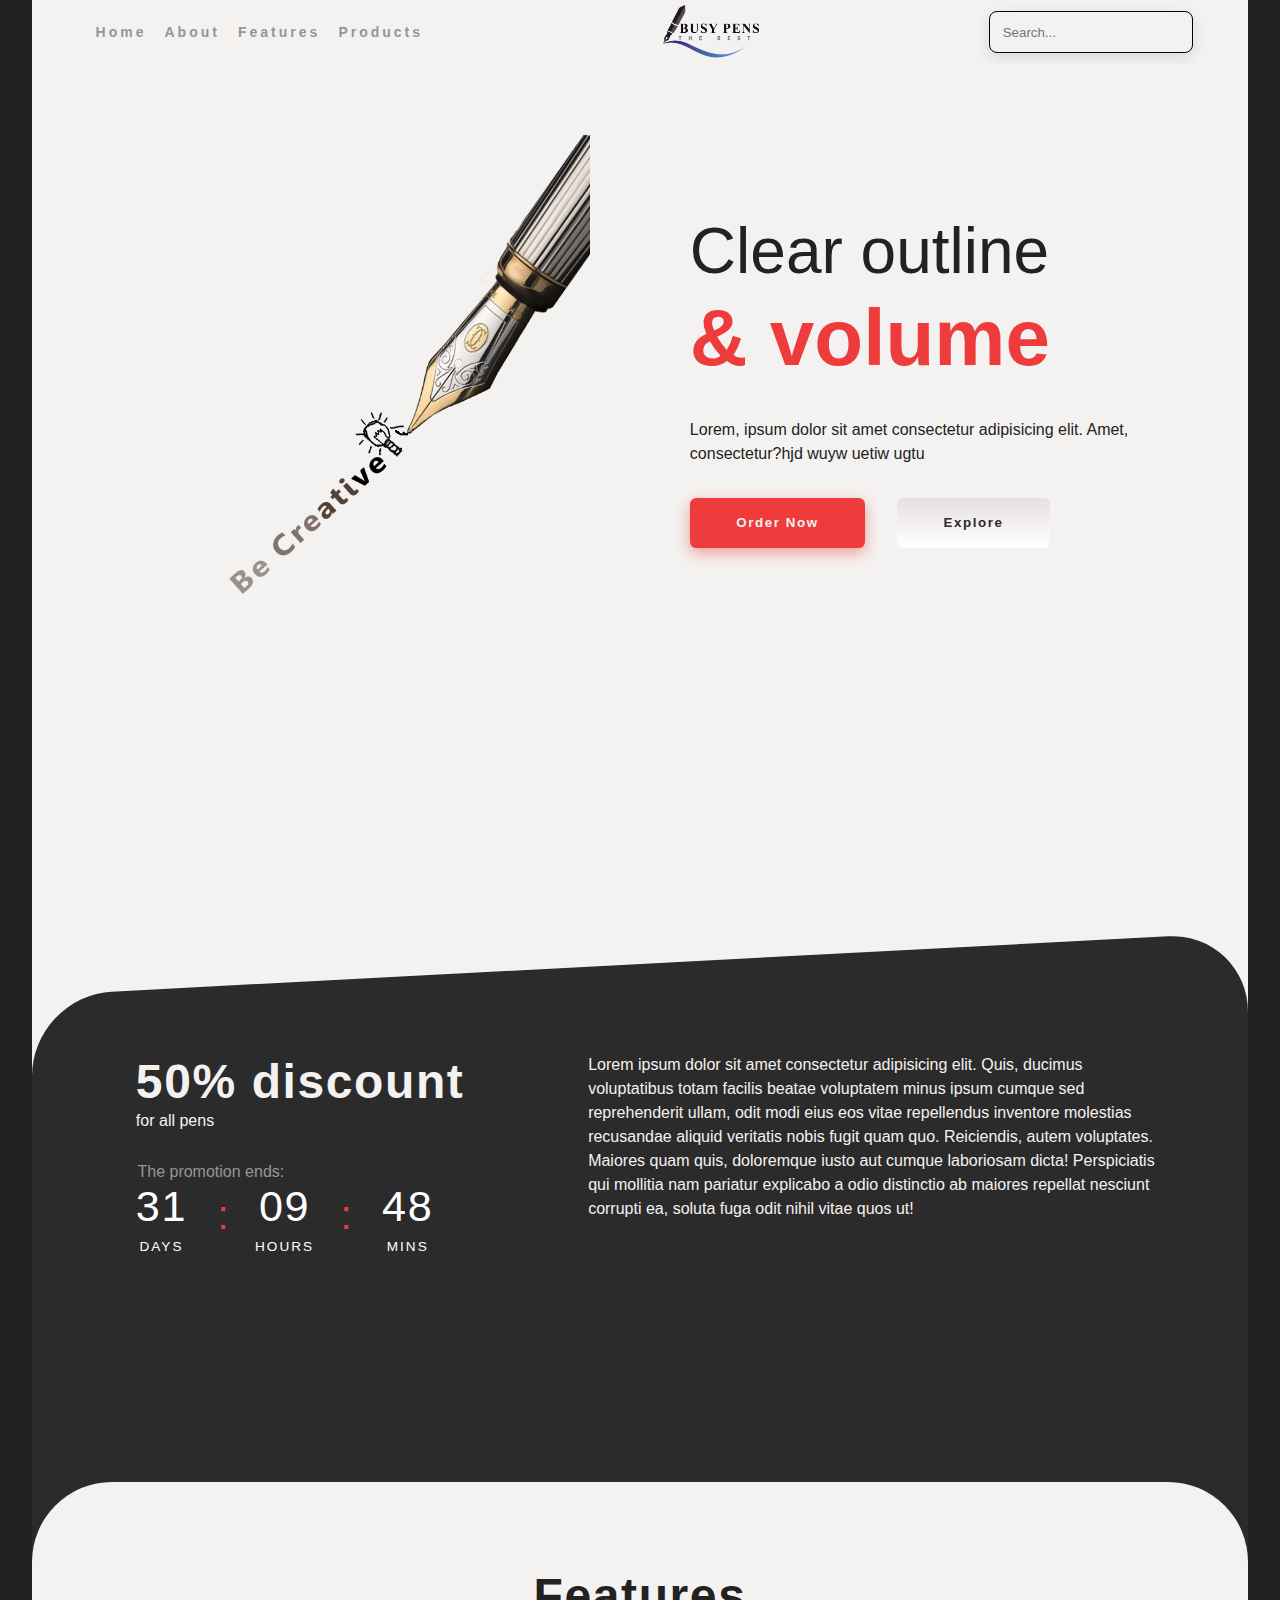
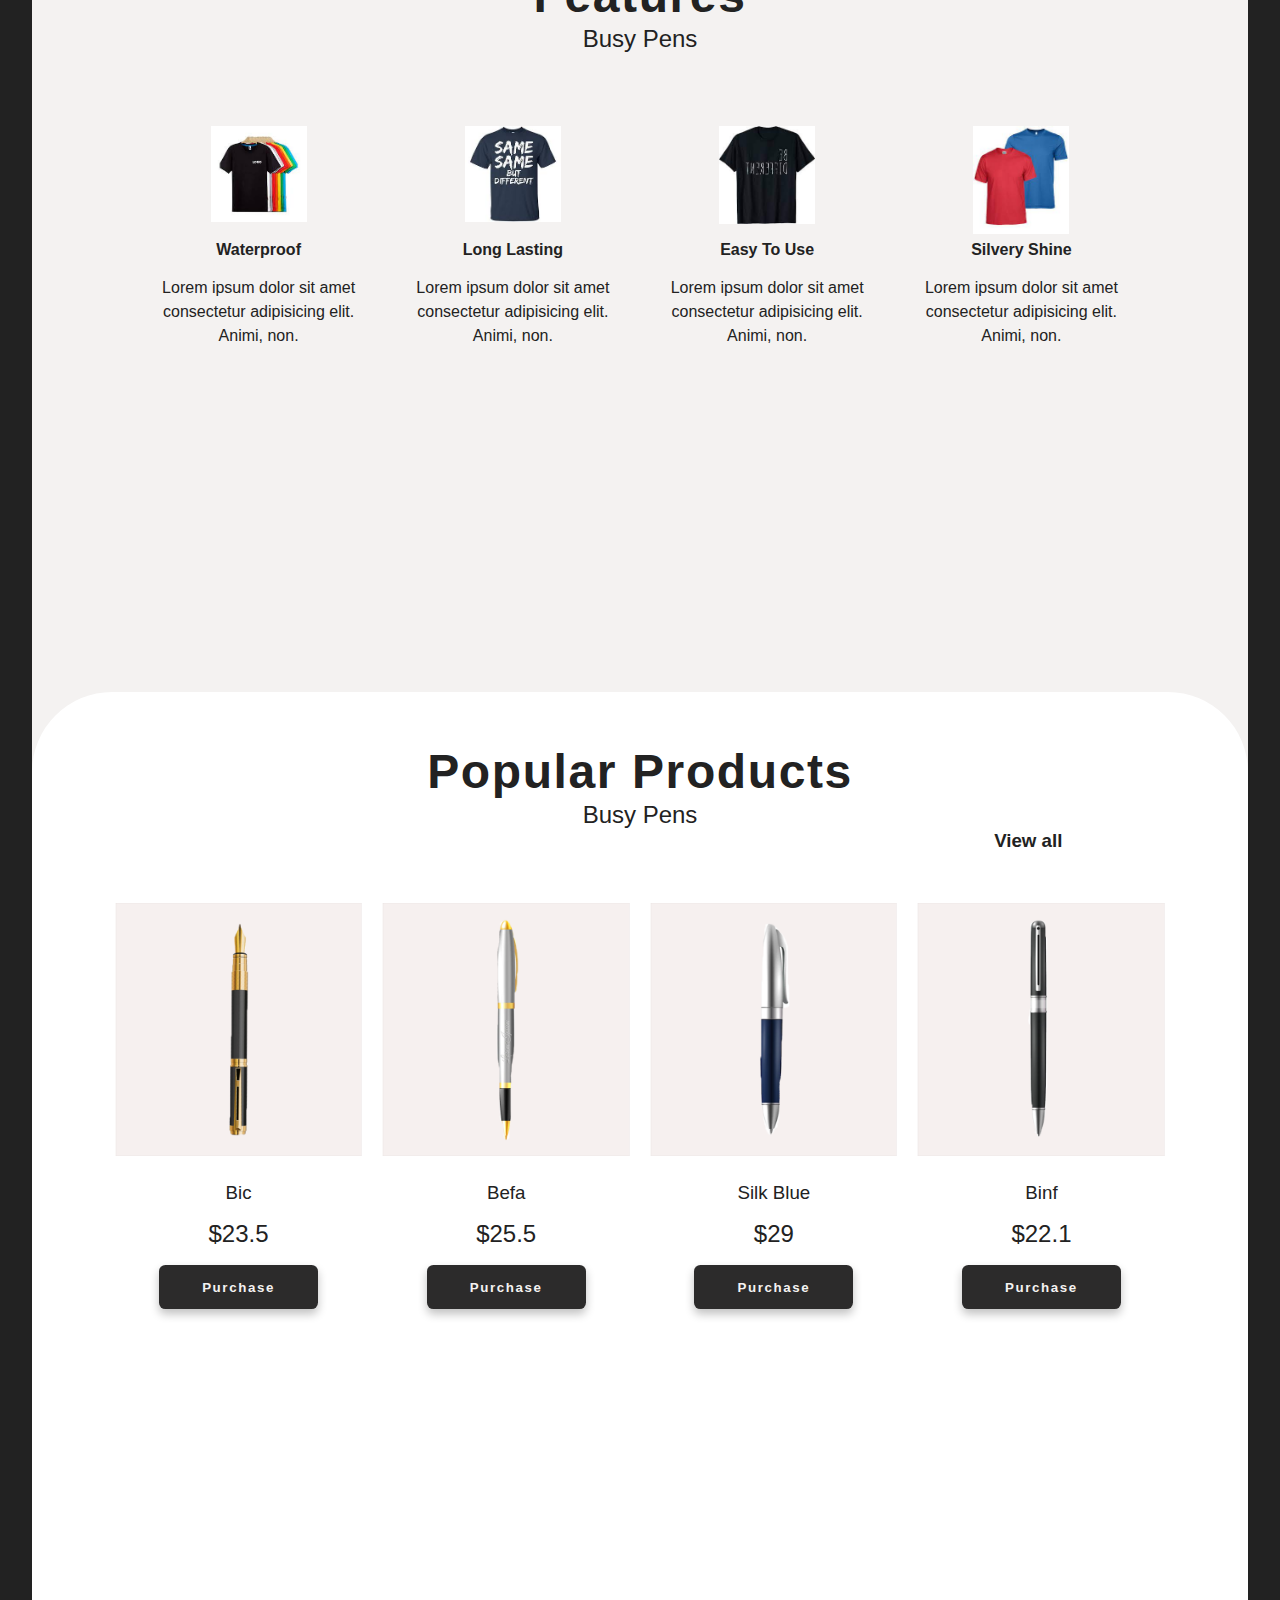
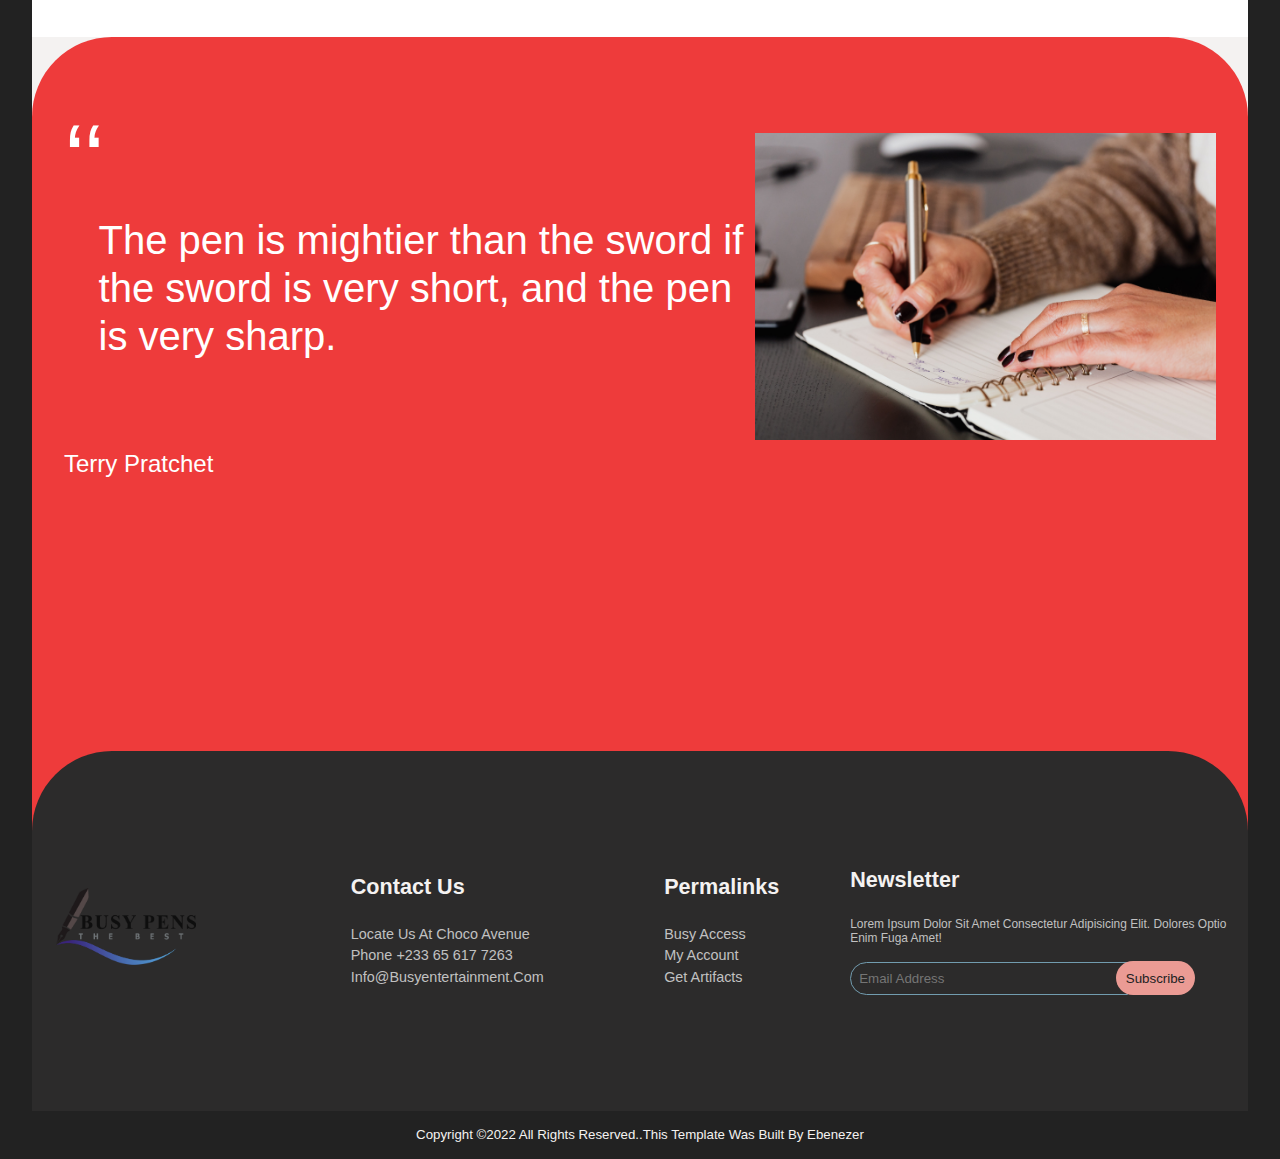
==== commit 85d02ca9: "updated array of products" ====
--- a/index.html
+++ b/index.html
@@ -14,10 +14,10 @@
       <nav>
         <div class="nav-header">
           <ul class="links">
-            <li><a href="a" target="_blank">Home</a></li>
-            <li><a href="a" target="_blank">About</a></li>
-            <li><a href="a" target="_blank">Work</a></li>
-            <li><a href="a" target="_blank">Projects</a></li>
+            <li><a href="#header">Home</a></li>
+            <li><a href="#message">About</a></li>
+            <li><a href="#features">Features</a></li>
+            <li><a href="#products">Products</a></li>
           </ul>
           <div class="logo-img">
             <img src="./images/log.png" alt="" />
@@ -35,7 +35,7 @@
         </div>
       </nav>
       <header>
-        <article>
+        <article id="header">
           <div class="header-image">
             <img src="./images/huy.png" alt="picture here" />
           </div>
@@ -148,94 +148,88 @@
               <button class="btn btn-primary">order now</button>
             </div>
           </div>
-        </div>
-      </div>
-      <div class="brands-message">
-        <div class="ontop">{</div>
+          <div class="more-products ab">
+            <a href="#products"> </a>
+            <h3>View all</h3>
+          </div>
+        </div>
+      </div>
+      <div id="message" class="brands-message">
+        <div class="ontop">
+          <div class="message-quote">
+            <span><h1>&OpenCurlyQuote;&OpenCurlyQuote;</h1></span>
+            <h1 class="quot">
+              The pen is mightier than the sword if the sword is very short, and
+              the pen is very sharp.
+            </h1>
+            <h2>Terry Pratchet</h2>
+          </div>
+          <div class="brand-message-img">
+            <img src="./images/pexels-karolina-grabowska-4476376.jpg" alt="" />
+          </div>
+        </div>
       </div>
       <footer>
-        <div className="footer-links">
-          <div className="logo-message">
-            <h2>about us</h2>
-            <h5>
-              Lorem ipsum dolor sit amet consectetur adipisicing elit. Dolores
-              optio enim fuga amet!
-            </h5>
+        <div className="logo-message">
+          <div class="footer-img">
             <img src="./images/log.png" alt="" />
           </div>
+        </div>
 
-          <div className="company-values">
-            <h2>contact us</h2>
-            <ul>
-              <li>
-                <a target="_blank" href=""> locate us at Choco avenue </a>
-              </li>
-              <li>
-                <a target="_blank" href=""> phone +233 65 617 7263 </a>
-              </li>
-              <li>
-                <a target="_blank" href=""> info@busyentertainment.com </a>
-              </li>
-            </ul>
-          </div>
-          <div className="company-footer-links">
-            <h2>permalinks</h2>
-            <ul>
-              <li>
-                <a target="_blank" href=""> busy access </a>
-              </li>
-              <li>
-                <a target="_blank" href=""> my account </a>
-              </li>
-              <li>
-                <a target="_blank" href=""> get artifacts </a>
-              </li>
-            </ul>
-          </div>
-          <div className="newsleter-sec">
-            <div className="droplinks">
-              <div key="{id}" className="dropdown">
-                <button class="dropbtn">s</button>
-                <div class="dropdown-content">999999999999999999999999999999999999999999999999999999999999999999999999999999999999999999
-                  <a href="#">{link1}</a>
-                  <a href="#">{link2}</a>
-                  <a href="#">{link3}</a>
-                </div>
-              </div>
-            </div>
-            <h2>newsletter</h2>
-            <h5>
-              Lorem ipsum dolor sit amet consectetur adipisicing elit. Dolores
-              optio enim fuga amet!
-            </h5>
-            <form onClick="{subscribe}">
-              <input
-                className="user-email"
-                type="text"
-                name="email"
-                placeholder="Email Address"
-                required
-              />
-              <input
-                className="newsletter-btn"
-                type="submit"
-                value="Subscribe"
-              />
-            </form>
-          </div>
-        </div>
-        <div className="footer-copyrights">
+        <div className="company-values">
+          <h2>contact us</h2>
+          <ul>
+            <li>
+              <a target="_blank" href=""> locate us at Choco avenue </a>
+            </li>
+            <li>
+              <a target="_blank" href=""> phone +233 65 617 7263 </a>
+            </li>
+            <li>
+              <a target="_blank" href=""> info@busyentertainment.com </a>
+            </li>
+          </ul>
+        </div>
+        <div className="company-footer-links">
+          <h2>permalinks</h2>
+          <ul>
+            <li>
+              <a target="_blank" href=""> busy access </a>
+            </li>
+            <li>
+              <a target="_blank" href=""> my account </a>
+            </li>
+            <li>
+              <a target="_blank" href=""> get artifacts </a>
+            </li>
+          </ul>
+        </div>
+        <div className="newsleter-sec">
+          <h2>newsletter</h2>
+          <h5>
+            Lorem ipsum dolor sit amet consectetur adipisicing elit. Dolores
+            optio enim fuga amet!
+          </h5>
+          <form onClick="{subscribe}">
+            <input
+              className="user-email"
+              type="text"
+              name="email"
+              placeholder="Email Address"
+              required
+            />
+            <button type="submit" class="newsletter-btn">Subscribe</button>
+          </form>
+        </div>
+      </footer>
+      <div className="footer-copyrights">
+        <div class="top">
           <h5>
             copyright &copy;2022 all rights reserved..this template was built by
             <span> ebenezer</span>
           </h5>
-          <ul className="social-icons">
-            <li key="{id}">
-              <a href="{url}">{icon}</a>
-            </li>
-          </ul>
-        </div>
-      </footer>
+        </div>
+      </div>
     </section>
     <script type="module" src="./JS/script.js"></script>
     <script type="module" src="./JS/countdown.js"></script>
--- a/CSS/style.css
+++ b/CSS/style.css
@@ -45,7 +45,7 @@
 body {
   font-family: Arial, Helvetica, sans-serifs;
   color: var(--clr-black);
-  line-height: 1.7;
+  line-height: 1.5;
   background: var(--clr-black);
 }
 
@@ -157,6 +157,7 @@
 .header-buttons a {
   color: var(--clr-primary-1);
 }
+
 /* ========COUNTDOWN STYLES=========== */
 .countdown {
   z-index: 1;
@@ -194,7 +195,7 @@
   color: var(--clr-primary-5);
 }
 .colon {
-  margin-top: 0.3rem;
+  margin-top: 2%;
   color: var(--clr-primary-2);
 }
 .deadline-format {
@@ -258,7 +259,7 @@
   display: grid;
 }
 .each-feature h4 {
-  margin-top: 6rem;
+  margin-top: 35%;
   font-weight: 600;
   text-align: center;
   text-transform: capitalize;
@@ -274,13 +275,17 @@
   height: 2rem;
   width: 6rem;
 }
+.product-image {
+  width: 100%;
+}
 /* ========PRODUCTS STYLES=========== */
 .products {
   z-index: 300;
   background: var(--clr-white);
-  height: 100vh;
+  height: 105vh;
   border-radius: var(--main-radius);
 }
+
 .more-products {
   margin-right: 17%;
 }
@@ -288,8 +293,17 @@
   text-align: right;
   font-weight: 600;
 }
+.products-heading {
+  margin-top: 4%;
+}
+.products-display {
+  margin-top: 4%;
+}
+.ab {
+  display: none;
+}
 .each-product h3 {
-  margin-top: 5rem;
+  margin-top: 100%;
   text-align: center;
 }
 .each-product h2 {
@@ -307,9 +321,30 @@
 }
 /* ========BRANDS MESSAGE STYLES=========== */
 .brands-message {
-  height: 70vh;
+  height: 90vh;
   background: var(--clr-primary-2);
   border-radius: var(--main-radius);
+}
+.brands-message .ontop {
+  display: grid;
+  grid-template-columns: 60% 40%;
+  padding: 4rem;
+  color: var(--clr-white);
+  height: 80%;
+  width: 100%;
+  margin: auto;
+}
+.message-quote span h1 {
+  font-size: 6rem;
+}
+.message-quote .quot {
+  margin-left: 5%;
+}
+.message-quote h2 {
+  margin-top: 13%;
+}
+.brand-message-img {
+  margin-top: 2rem;
 }
 /* =====MEDIA QUERRIES(MEDIUM)====== */
 @media screen and (max-width: 1024px) {
@@ -345,6 +380,22 @@
   }
   .countdown {
     height: 50vh;
+  }
+  .each-feature h4 {
+    margin-top: 30%;
+  }
+  .product-image {
+    width: 80%;
+  }
+  .each-product h3 {
+    margin-top: 80%;
+  }
+  .brands-message .ontop {
+    grid-template-columns: 1fr;
+  }
+  .brand-message-img {
+    margin-top: 0.5rem;
+    width: 90%;
   }
 }
 
@@ -376,7 +427,7 @@
     font-size: 3.5rem;
   }
   .header-buttons .btn {
-    padding: 0.3rem 2.7rem;
+    padding: 0.7rem 2.3rem;
     display: inline;
   }
   .heading-title p {
@@ -410,9 +461,46 @@
     padding-top: 3rem;
     padding-bottom: 10rem;
   }
+  .promotion-head-tag {
+    margin-left: 0;
+  }
+  .promotion .ends {
+    margin-left: 0;
+  }
+  .deadline-format {
+    align-items: left;
+  }
+  .colon {
+    margin-top: 6%;
+  }
   .features-qualities,
   .products-display {
     grid-template-columns: 1fr;
     height: fit-content;
   }
-}
+  .products-heading {
+    margin-top: 10%;
+  }
+  .more-products:not(.ab) {
+    display: none;
+  }
+  .ab {
+    position: absolute;
+    display: inline;
+    margin-top: 30%;
+    left: 50%;
+    transform: translate(-50%);
+  }
+  .brands-message {
+    min-height: fit-content;
+  }
+  .brands-message .ontop {
+    padding: 3rem 2rem;
+  }
+  .message-quote .quot {
+    line-height: 1.1;
+  }
+  .brand-message-img {
+    width: 100%;
+  }
+}
--- a/CSS/nav.css
+++ b/CSS/nav.css
@@ -61,7 +61,7 @@
   background-color: var(--clr-primary-1);
   margin: 5px;
 }
-input,
+nav input,
 textarea {
   width: fit-content;
   height: 40%;
@@ -105,7 +105,7 @@
     display: block;
     cursor: pointer;
   }
-  input {
+  nav input {
     display: none;
   }
 }
--- a/CSS/footer.css
+++ b/CSS/footer.css
@@ -28,117 +28,68 @@
 }
 footer {
   background: var(--clr-primary-1);
+  width: 100%;
   font-size: 0.9rem;
   display: grid;
-  height: fit-content;
+  grid-template-columns: 20% 25% 20% 34%;
+  place-items: center;
+  gap: 1%;
+  height: 40vh;
+  color: var(--clr-primary-3);
+  margin: 0;
+  margin-top: -6rem;
+  padding: 0 1.5rem;
   border-radius: var(--main-radius);
-}
-.footer-links {
-  display: grid;
-  place-content: center;
-  grid-template-columns: 30% 25% 20% 25%;
-  gap: 1rem;
-  margin: 2rem;
   text-transform: capitalize;
 }
-.footer-links h2 {
+footer h2 {
   margin-bottom: 1.5rem;
   font-weight: 600;
 }
-.footer-links ul li a,
-.footer-links h5 {
-  color: var(--clr-primary-10);
+footer ul li a,
+footer h5 {
+  color: var(--clr-primary-8);
+  transition: var(--transition);
+}
+footer a:hover {
+  color: var(--clr-primary-3);
 }
 .logo-message {
   display: inline-block;
 }
-.logo-message img {
-  margin-top: 0.5rem;
-  height: 4rem;
-  width: 80%;
+.footer-img {
+  width: 60%;
+  display: inline-block;
 }
-/* Dropdown Button */
-.dropbtn {
-  background-color: var(--clr-primary-10);
-  color: white;
-  padding: 16px 0;
-  font-size: 16px;
-  border: none;
-  display: flex;
-  align-items: center;
-  gap: 0.2rem;
-  text-transform: capitalize;
-}
-.droplinks {
-  display: grid;
-}
-/* The container <div> - needed to position the dropdown content */
-.dropdown {
-  position: relative;
-  display: none;
-}
-
-/* Dropdown Content (Hidden by Default) */
-.dropdown-content {
-  display: none;
-  position: absolute;
-  background-color: #f1f1f1;
-  min-width: 160px;
-  box-shadow: 0px 8px 16px 0px rgba(0, 0, 0, 0.2);
-  z-index: 1;
-}
-
-/* Links inside the dropdown */
-.dropdown-content a {
-  color: black;
-  padding: 12px 16px;
-  text-decoration: none;
-  display: block;
-}
-
-/* Change color of dropdown links on hover */
-.dropdown-content a:hover {
-  background-color: var(--clr-primary-10);
-}
-
-/* Show the dropdown menu on hover */
-.dropdown:hover .dropdown-content {
-  display: block;
-}
-
-/* Change the background color of the dropdown button when the dropdown content is shown */
-.dropdown:hover .dropbtn {
-  background-color: var(--clr-primary-4);
-}
-.newsleter-sec .user-email {
-  margin-top: 0.8rem;
-  background: var(--clr-grey-8);
+footer input {
+  margin-top: 1rem;
+  background: var(--clr-primary-1);
   resize: none;
   border-radius: 2rem 0 0 2rem;
-  border: transparent;
+  border: 1px solid var(--clr-primary-10);
   padding: 0.5rem;
-  color: var(--clr-black);
+  color: var(--clr-white);
   width: 70%;
 }
 .newsletter-btn {
-  background: var(--clr-primary-2);
+  background: var(--clr-primary-6);
   padding: 0.6rem;
   border: transparent;
   border-radius: 2rem;
   margin-left: -1rem;
-  color: var(--clr-white);
+  color: var(--clr-black);
   cursor: pointer;
 }
-.footer-copyrights {
+.top {
   background: var(--clr-black);
+  text-transform: capitalize;
+  color: var(--clr-primary-3);
+  display: grid;
   height: 3rem;
-  text-transform: capitalize;
-  display: grid;
-  grid-template-columns: 60% 40%;
   place-items: center;
 }
 .footer-copyrights span {
-  color: var(--clr-grey-8);
+  color: var(--clr-primary-8);
 }
 /* =====MEDIA QUERRIES(MEDIUM)====== */
 
@@ -148,15 +99,21 @@
     grid-template-columns: repeat(4, 1fr);
     gap: 1rem;
   }
-  .logo-message img {
-    height: 2.5rem;
+  .footer-img {
+    width: 30%;
   }
   .newsletter-btn {
-    margin-left: 3rem;
+    margin-left: -3rem;
   }
-  .newsleter-sec .user-email {
+  footer {
+    grid-template-columns: 1fr;
+    place-items: normal;
+    height: 60vh;
+    padding-top: 2rem;
+  }
+  footer input {
     border-radius: 0;
-    width: 90%;
+    width: 40%;
   }
 }
 /* =====MEDIA QUERRIES(SMALL)====== */
@@ -165,20 +122,19 @@
   .dropdown {
     display: inline-block;
   }
-  .footer-copyrights {
-    grid-template-columns: 1fr;
+  .top h5 {
+    text-align: center;
   }
-  .footer-links {
-    grid-template-columns: 1fr;
+  footer {
+    padding: 1rem;
+    height: fit-content;
+    border-radius: var(--minor-radius);
   }
-  .company-values,
-  .company-footer-links {
-    display: none;
+  .footer-img {
+    margin-top: 0.5rem;
+    width: 40%;
   }
-  .logo-message img {
-    display: none;
-  }
-  .newsleter-sec .user-email {
+  footer input {
     border-radius: 2rem 0 0 2rem;
     width: 60%;
   }
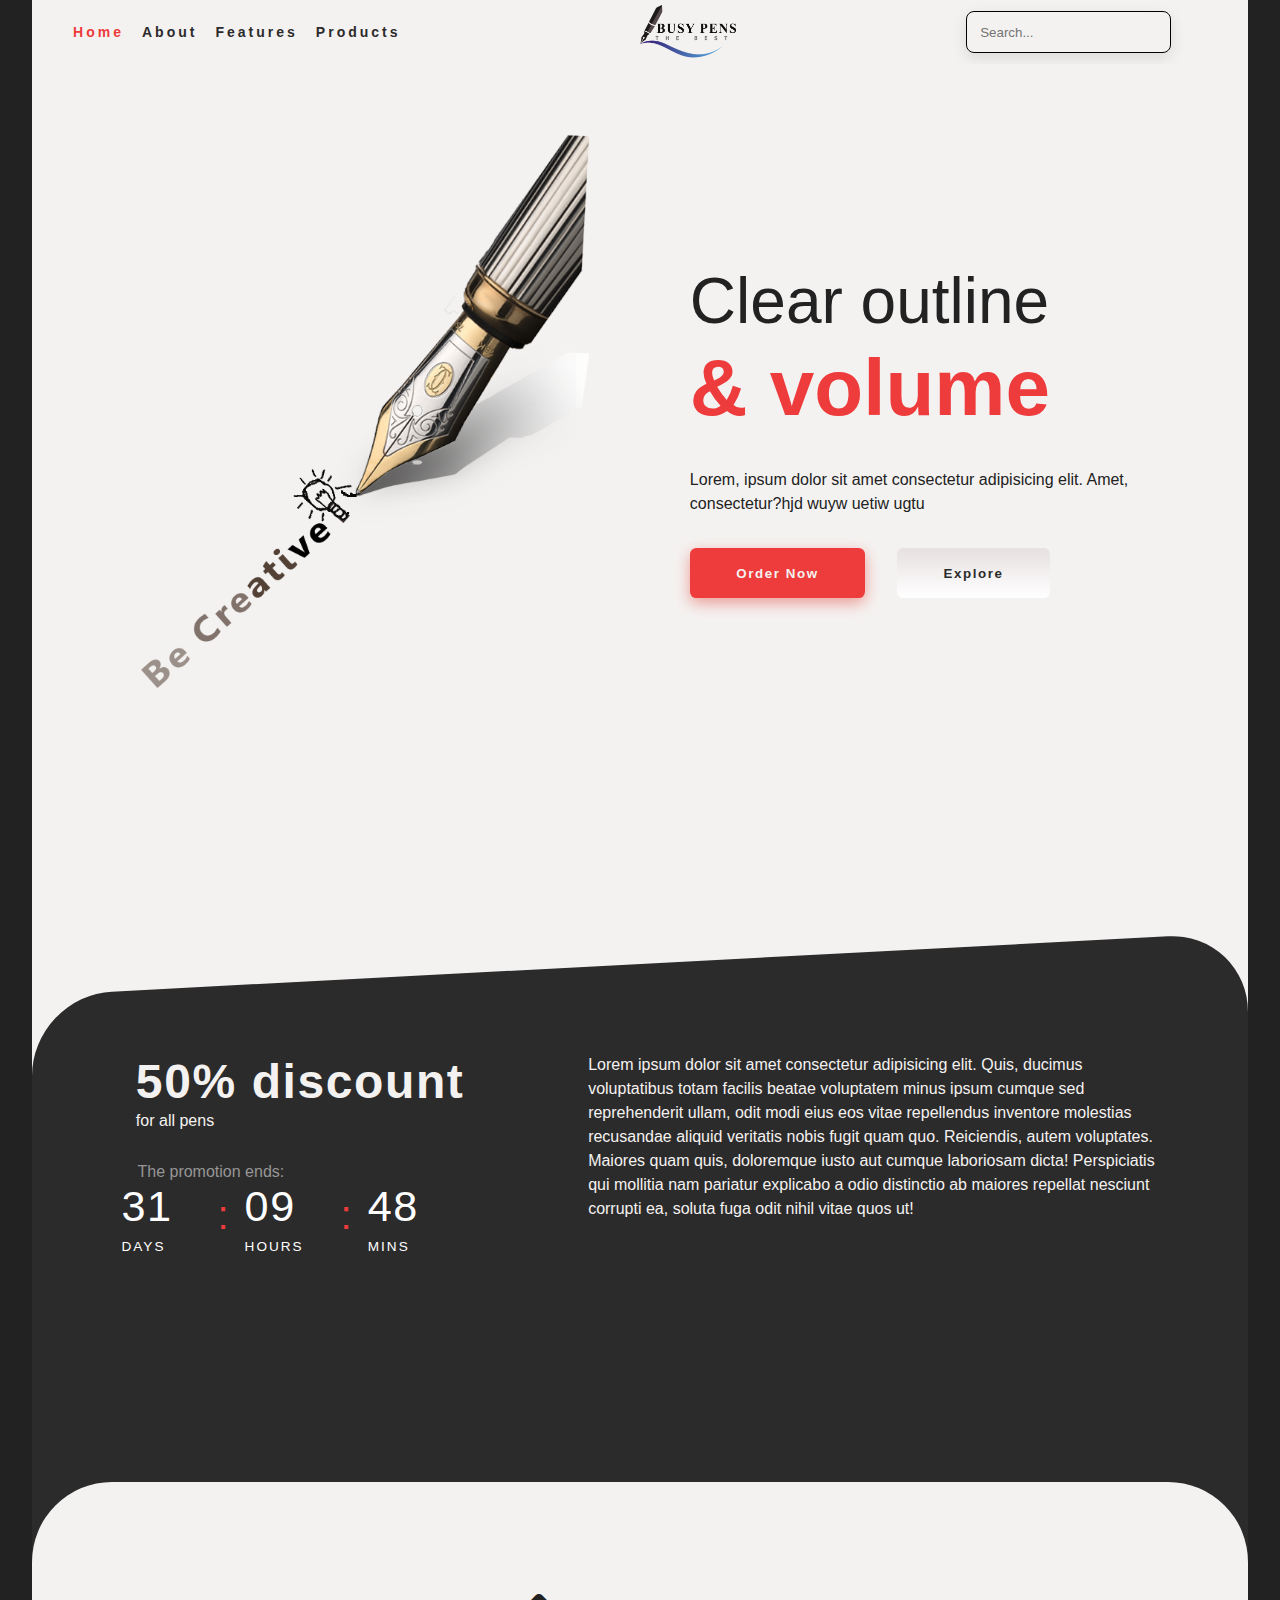
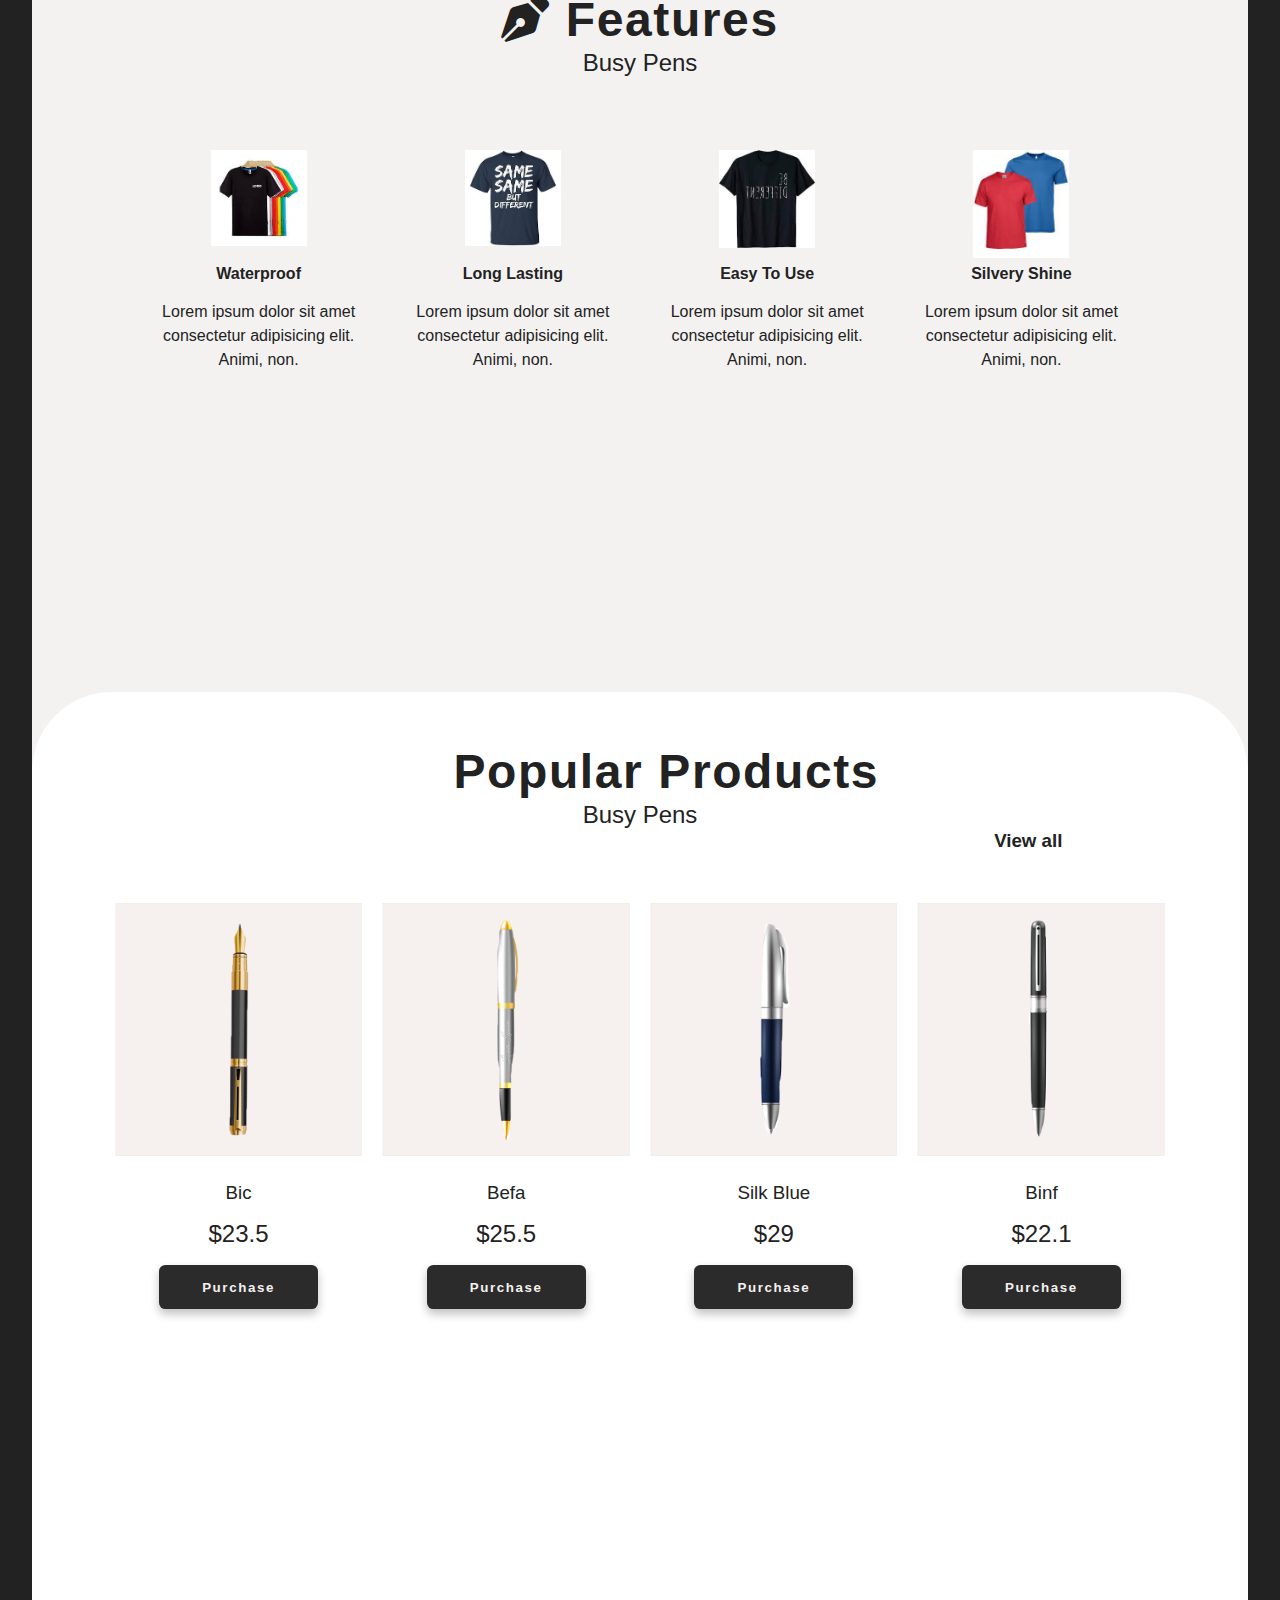
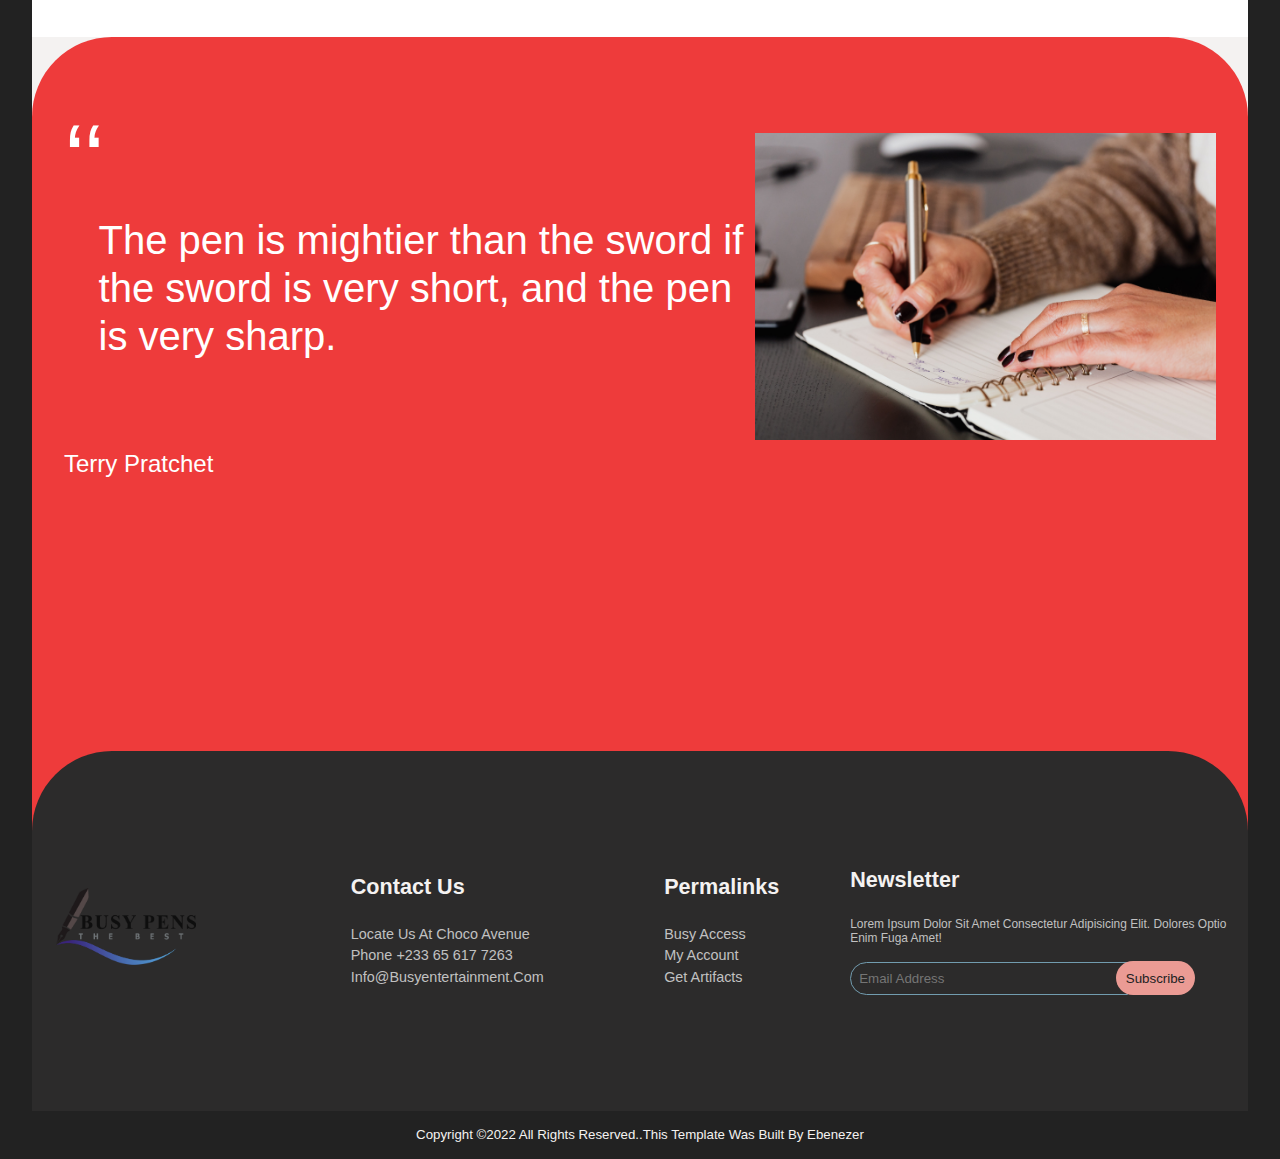
==== commit 86744ea5: "updated the js" ====
--- a/index.html
+++ b/index.html
@@ -5,6 +5,10 @@
     <meta http-equiv="X-UA-Compatible" content="IE=edge" />
     <meta name="viewport" content="width=device-width, initial-scale=1.0" />
     <title>Busy Pens</title>
+    <link
+      rel="stylesheet"
+      href="https://cdnjs.cloudflare.com/ajax/libs/font-awesome/5.14.0/css/all.min.css"
+    />
     <link rel="stylesheet" href="./CSS/style.css" />
     <link rel="stylesheet" href="./CSS/nav.css" />
     <link rel="stylesheet" href="./CSS/footer.css" />
@@ -14,7 +18,7 @@
       <nav>
         <div class="nav-header">
           <ul class="links">
-            <li><a href="#header">Home</a></li>
+            <li><a class="activepage" href="#header">Home</a></li>
             <li><a href="#message">About</a></li>
             <li><a href="#features">Features</a></li>
             <li><a href="#products">Products</a></li>
@@ -27,7 +31,8 @@
               <input type="text" name="name" placeholder="Search..." required />
             </form>
           </div>
-          <div id="burger" class="burger">
+
+          <div id="burger" class="burgerbtn">
             <div class="line1"></div>
             <div class="line2"></div>
             <div class="line3"></div>
@@ -49,7 +54,7 @@
               consectetur?hjd wuyw uetiw ugtu
             </p>
             <div class="header-buttons">
-              <a href="">
+              <a href="#products">
                 <button class="btn btn-primary">order now</button>
               </a>
               <a href="#products">
@@ -111,7 +116,10 @@
       <div id="features" class="features">
         <div class="ontop">
           <div class="features-heading">
-            <h1>features</h1>
+            <i class="fa-regular fa-pen-nib"></i>
+            <h1>
+              <span> <i class="fas fa-pen-nib"></i> </span>features
+            </h1>
             <h2>busy pens</h2>
           </div>
           <div class="features-qualities">
@@ -132,7 +140,9 @@
       <div id="products" class="products">
         <div class="ontop">
           <div class="products-heading">
-            <h1>popular products</h1>
+            <h1>
+              <span> <i class="fa-regular fa-pen-nib"></i> </span>popular products
+            </h1>
             <h2>busy pens</h2>
           </div>
           <div class="more-products">
--- a/CSS/style.css
+++ b/CSS/style.css
@@ -203,8 +203,8 @@
   color: white;
   width: 5rem;
   display: grid;
-  text-align: center;
-  place-items: center;
+  /* text-align: center; */
+  /* place-items: center; */
 }
 
 .deadline-format span {
@@ -409,7 +409,12 @@
   header {
     height: fit-content;
     margin-bottom: 10vh;
-  }
+    position: relative;
+  }
+  header article {
+    grid-template-columns: 1fr;
+  }
+
   .header-image {
     display: none;
   }
@@ -427,7 +432,7 @@
     font-size: 3.5rem;
   }
   .header-buttons .btn {
-    padding: 0.7rem 2.3rem;
+    padding: 0.7rem 2.1rem;
     display: inline;
   }
   .heading-title p {
@@ -442,6 +447,9 @@
     letter-spacing: var(--spacing);
     margin-bottom: 1rem;
   }
+  .features {
+    height: 1130px;
+  }
   .features-heading h1,
   .products-heading h1 {
     font-size: 2rem;
@@ -461,6 +469,10 @@
     padding-top: 3rem;
     padding-bottom: 10rem;
   }
+  .countdown-display {
+    text-align: justify;
+    width: 90%;
+  }
   .promotion-head-tag {
     margin-left: 0;
   }
@@ -477,6 +489,9 @@
   .products-display {
     grid-template-columns: 1fr;
     height: fit-content;
+  }
+  .products {
+    height: 1928px;
   }
   .products-heading {
     margin-top: 10%;
--- a/CSS/nav.css
+++ b/CSS/nav.css
@@ -28,7 +28,7 @@
   height: 50px;
   display: flex;
   gap: 20%;
-  justify-content: center;
+  /* justify-content: center; */
   align-items: center;
   padding: 2rem;
   overflow: hidden;
@@ -41,21 +41,25 @@
   font-size: 14px;
 }
 .links a {
-  color: var(--clr-primary-5);
+  color: var(--clr-primary-1);
   text-decoration: none;
   letter-spacing: 3px;
   font-weight: 600;
 }
-.links a:hover {
-  color: var(--clr-primary-1);
+.links a:hover,
+.links a.activepage {
+  color: var(--clr-primary-2);
 }
 .logo-img {
   width: 6rem;
 }
-.burger {
+.burgerbtn {
   display: none;
 }
-.burger div {
+/* #burger{
+  display: none;
+} */
+.burgerbtn div {
   width: 30px;
   height: 3px;
   background-color: var(--clr-primary-1);
@@ -91,19 +95,33 @@
   .links {
     position: absolute;
     right: 0px;
-    top: 4vh;
-    height: 80vh;
-    background-color: rgb(39, 39, 68);
+    top: 70px;
+    height: 60vh;
+    background-color: var(--clr-primary-1);
+    border-radius: var(--radius);
     display: flex;
     flex-direction: column;
     align-items: center;
-    width: 50%;
-    visibility: hidden;
-    transition: transform 0.5s ease-in;
+    justify-content: space-evenly;
+    width: 100%;
+    z-index: 999;
+    left: -100%;
+    transition: var(--transition);
   }
-  .burger {
+  .links a {
+    color: var(--clr-primary-3);
+  }
+
+  .burgerbtn {
     display: block;
     cursor: pointer;
+  }
+
+  .nav-active {
+    left: 0;
+  }
+  .hide-nav {
+    left: -100%;
   }
   nav input {
     display: none;
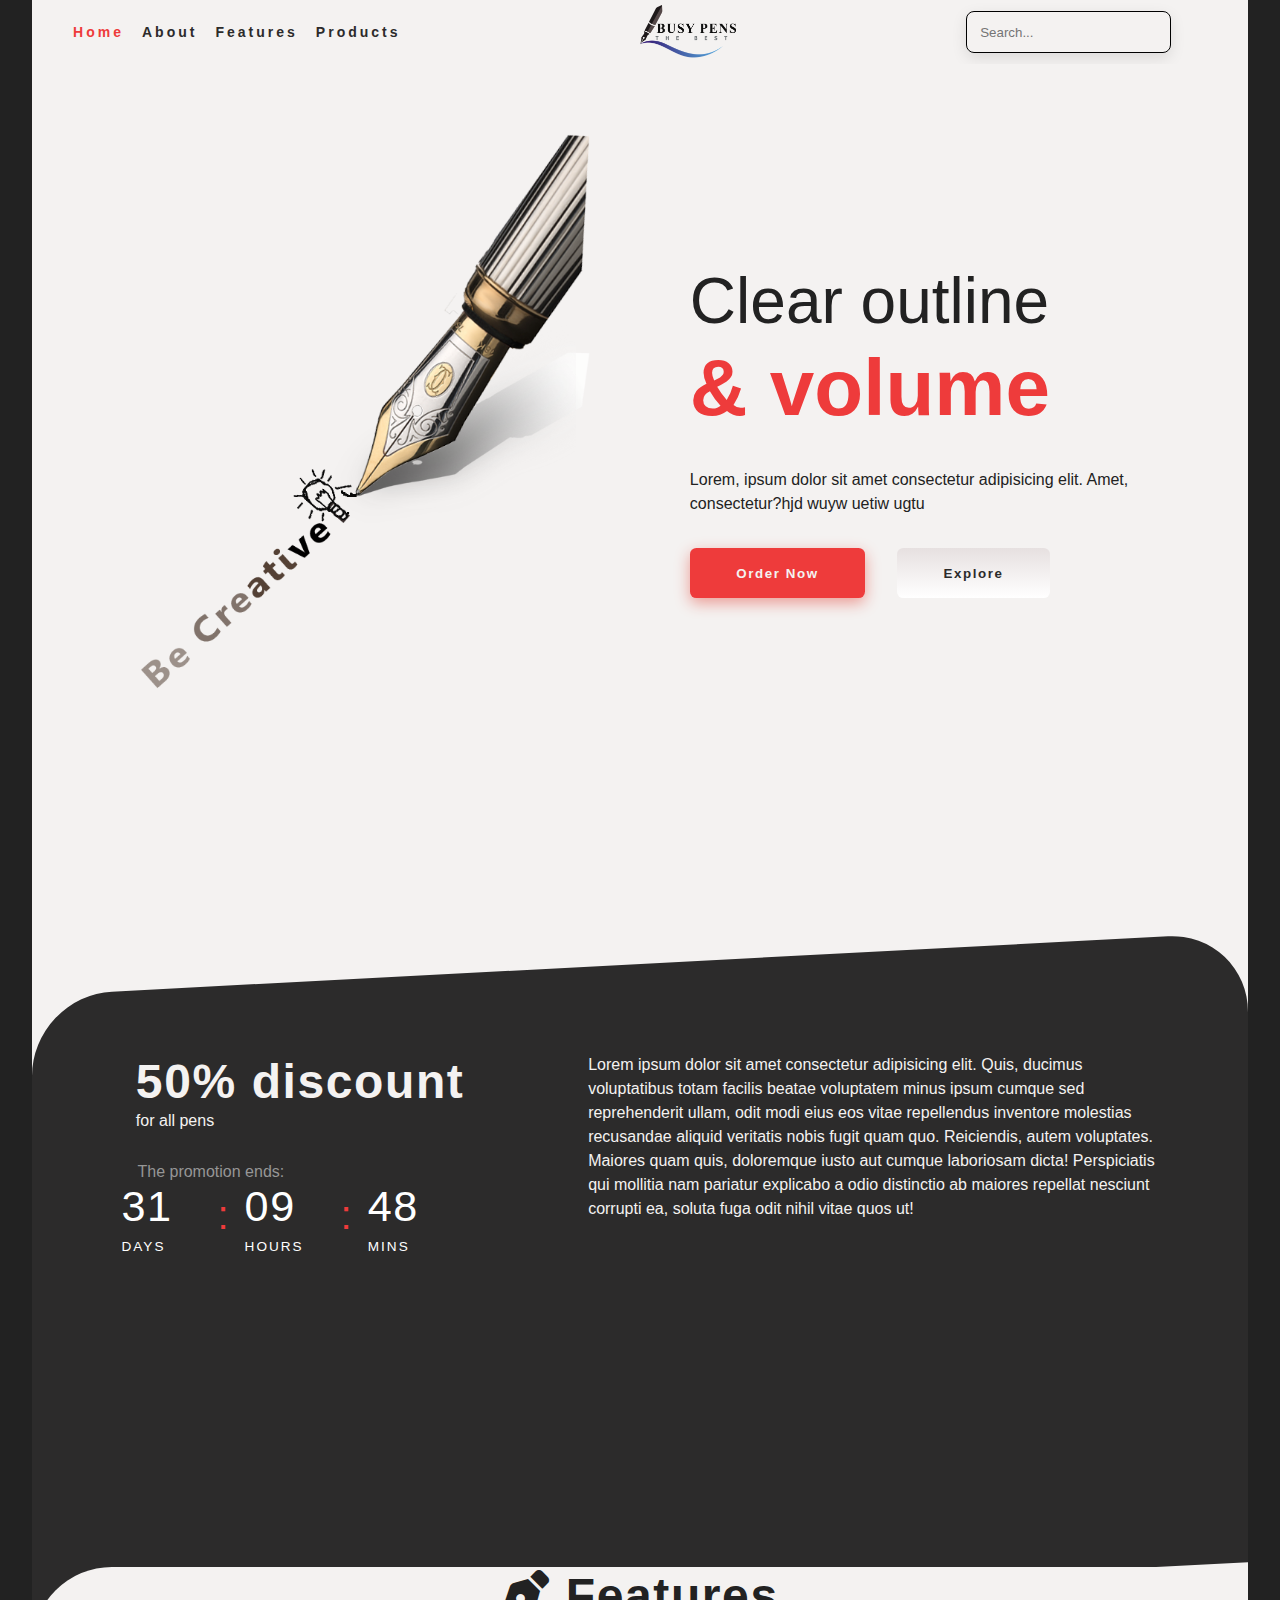
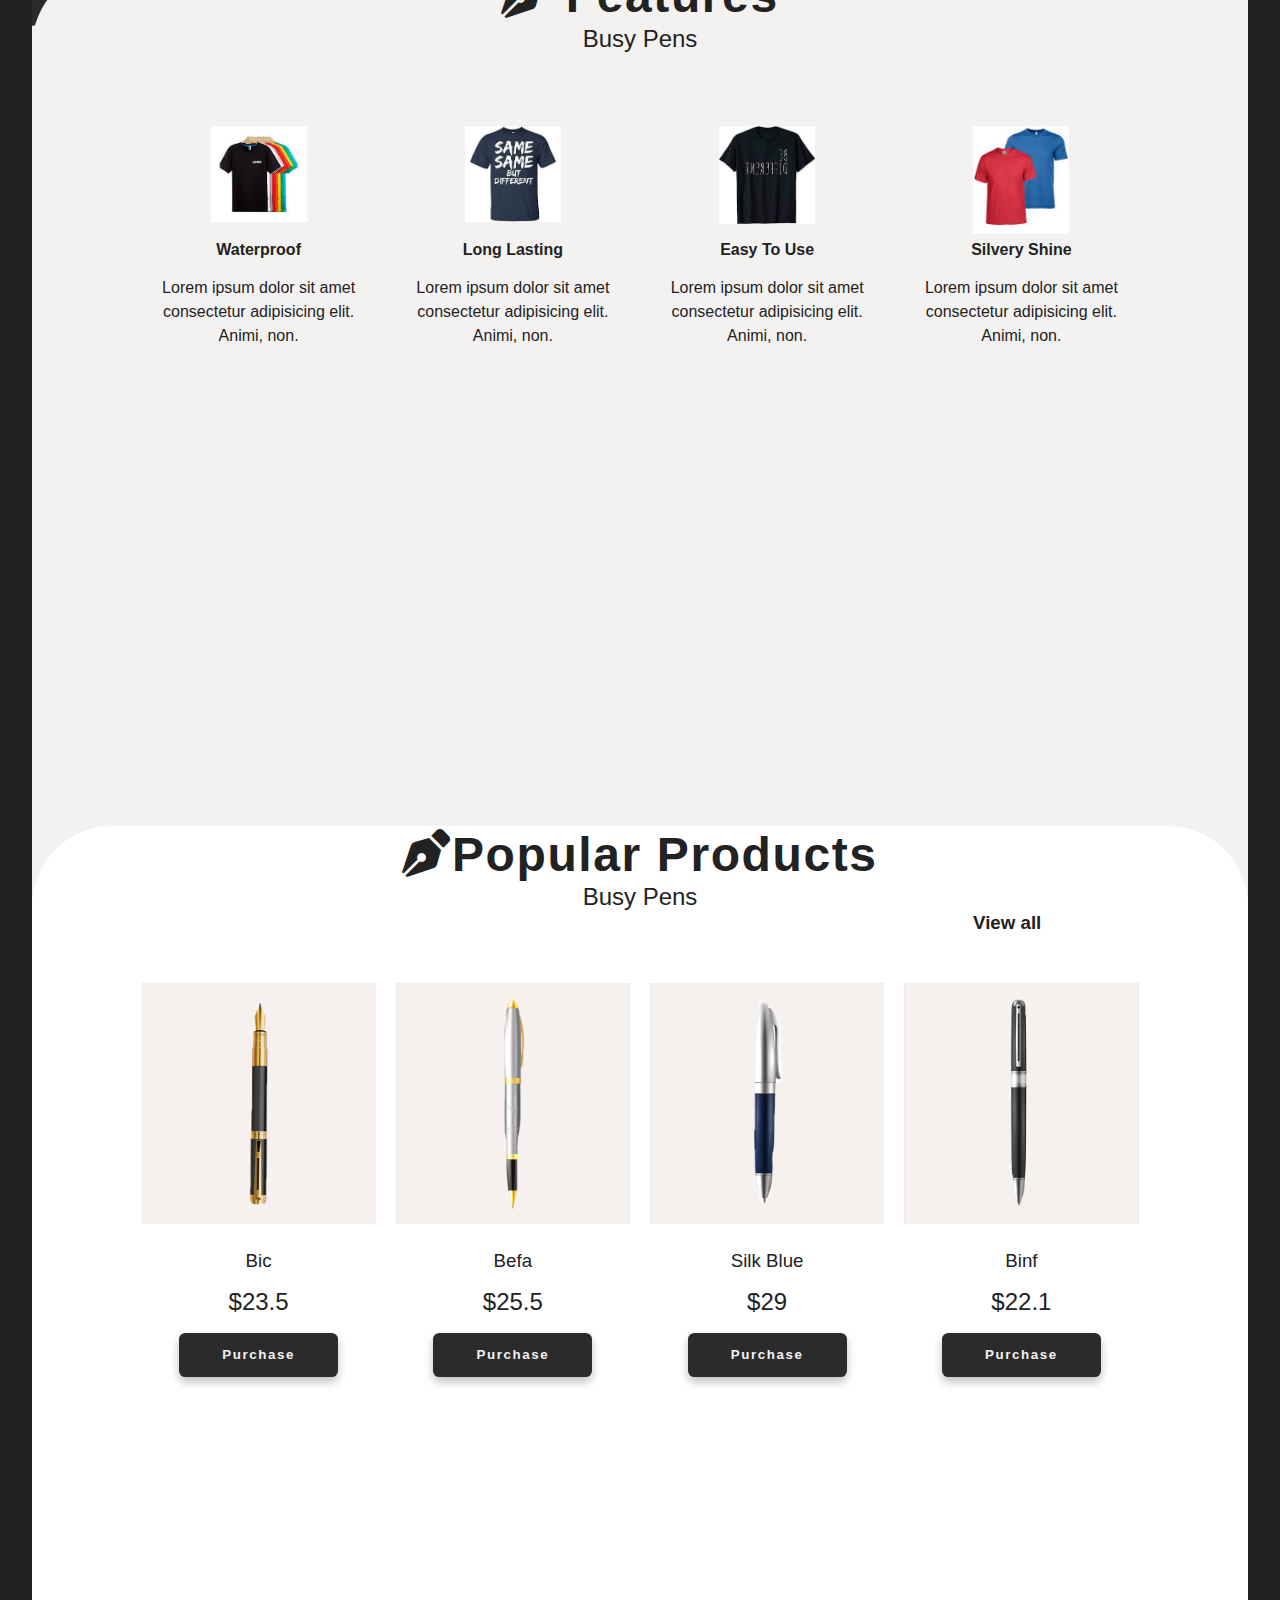
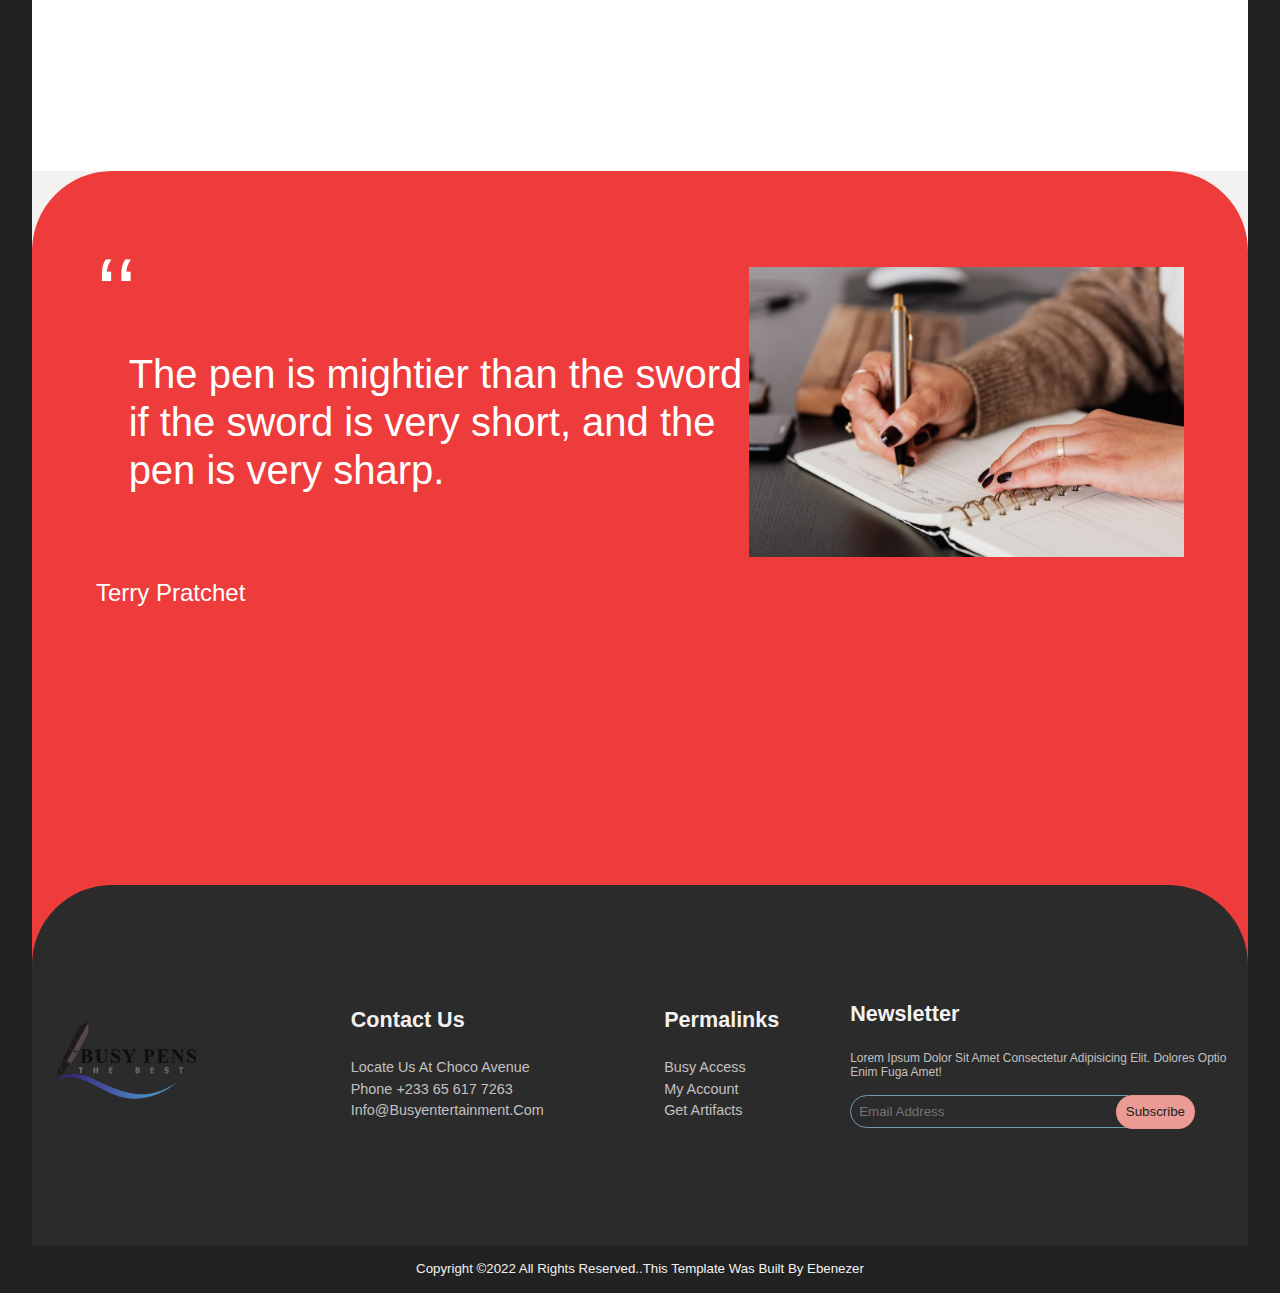
==== commit 921f5129: "added products page" ====
--- a/index.html
+++ b/index.html
@@ -21,7 +21,7 @@
             <li><a class="activepage" href="#header">Home</a></li>
             <li><a href="#message">About</a></li>
             <li><a href="#features">Features</a></li>
-            <li><a href="#products">Products</a></li>
+            <li><a href="./AllProducts/products.html">Products</a></li>
           </ul>
           <div class="logo-img">
             <img src="./images/log.png" alt="" />
@@ -57,7 +57,7 @@
               <a href="#products">
                 <button class="btn btn-primary">order now</button>
               </a>
-              <a href="#products">
+              <a href="./AllProducts/products.html" target="_blank">
                 <button class="btn">explore</button>
               </a>
             </div>
@@ -116,7 +116,6 @@
       <div id="features" class="features">
         <div class="ontop">
           <div class="features-heading">
-            <i class="fa-regular fa-pen-nib"></i>
             <h1>
               <span> <i class="fas fa-pen-nib"></i> </span>features
             </h1>
@@ -141,7 +140,7 @@
         <div class="ontop">
           <div class="products-heading">
             <h1>
-              <span> <i class="fa-regular fa-pen-nib"></i> </span>popular products
+              <span><i class="fas fa-pen-nib"></i></span>popular products
             </h1>
             <h2>busy pens</h2>
           </div>
--- a/CSS/style.css
+++ b/CSS/style.css
@@ -203,8 +203,7 @@
   color: white;
   width: 5rem;
   display: grid;
-  /* text-align: center; */
-  /* place-items: center; */
+  
 }
 
 .deadline-format span {
@@ -231,9 +230,7 @@
   margin-top: -7rem;
   background: var(--clr-primary-3);
 }
-.features .ontop,
-.products .ontop,
-.brands-message .ontop {
+.ontop{dddddddddddddddddddddddddddddddddddddddddddddddddddddddd
   position: absolute;
   left: 0;
   width: 100%;
@@ -455,6 +452,10 @@
     font-size: 2rem;
     letter-spacing: normal;
   }
+  .features-heading span,
+  .products-heading span {
+    color: var(--clr-primary-2);
+  }
   .countdown,
   .features,
   .brands-message {
@@ -507,7 +508,7 @@
     transform: translate(-50%);
   }
   .brands-message {
-    min-height: fit-content;
+    height: 115vh;
   }
   .brands-message .ontop {
     padding: 3rem 2rem;
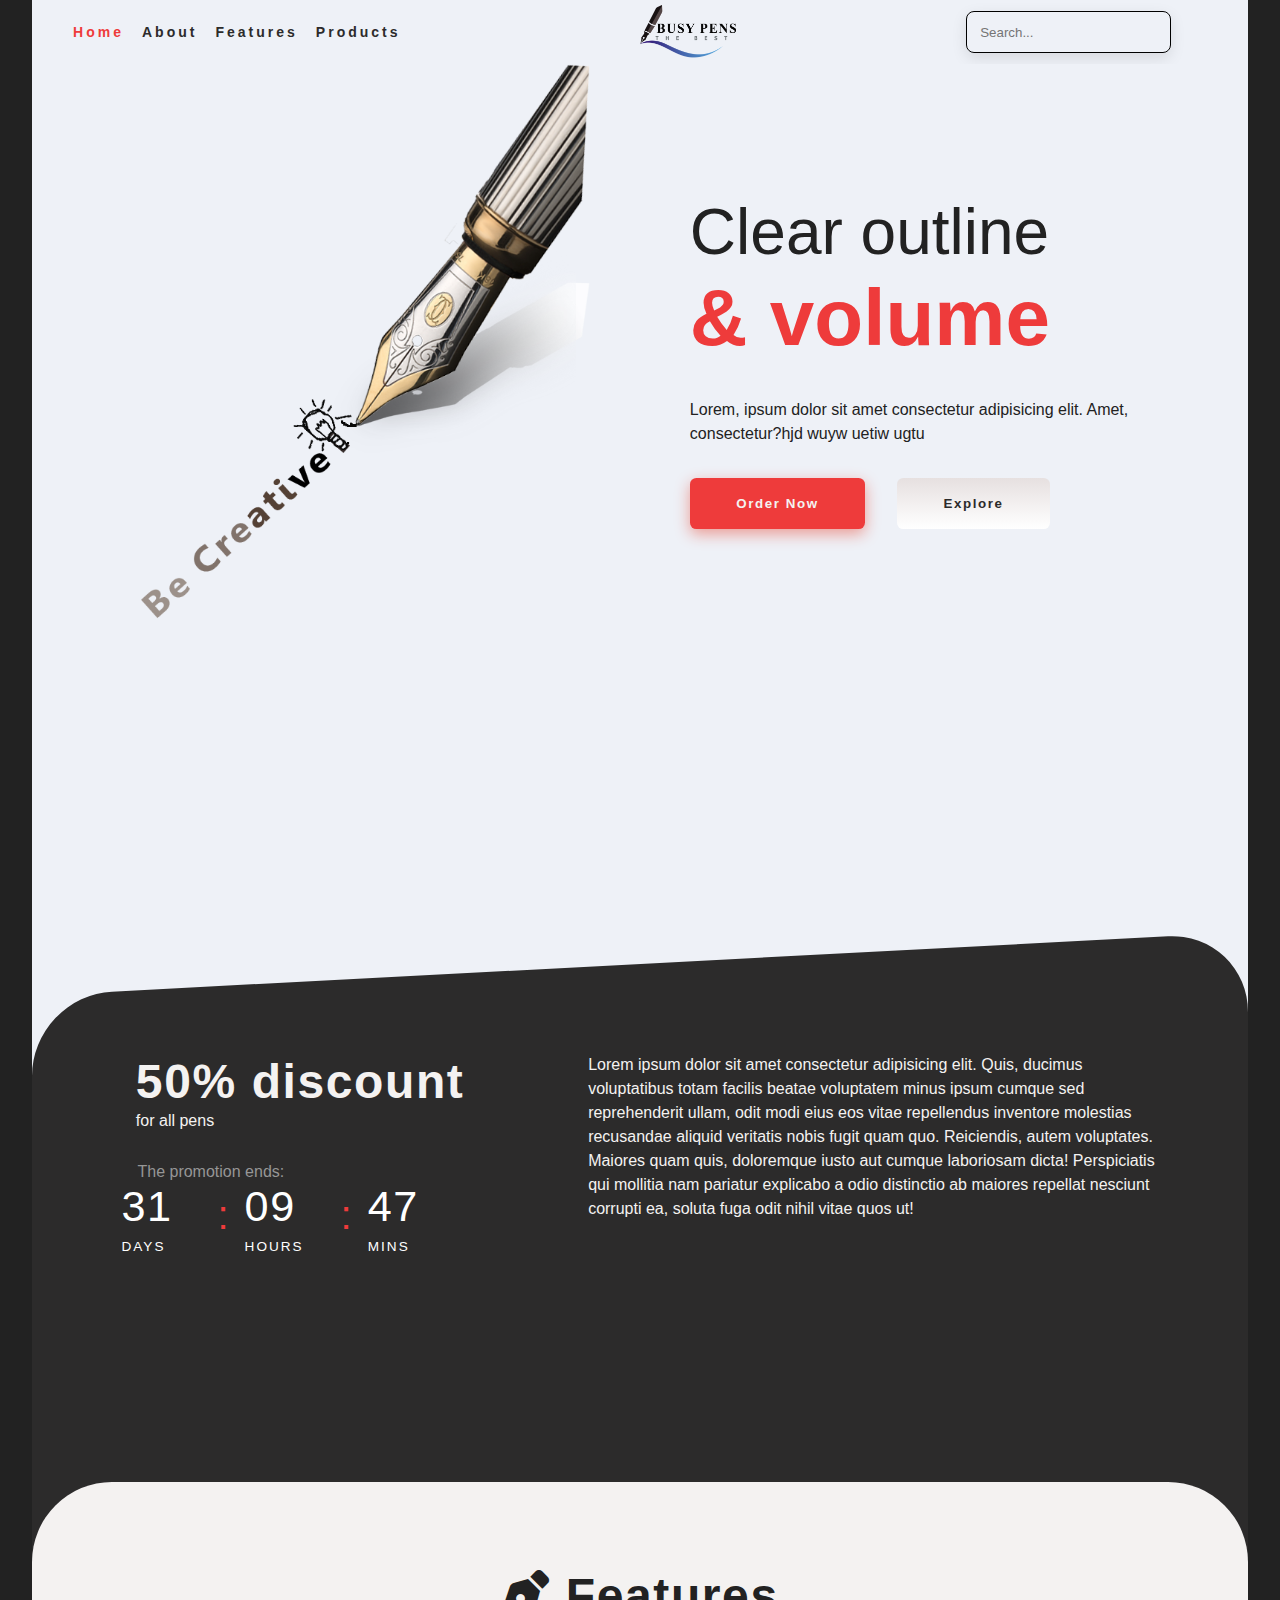
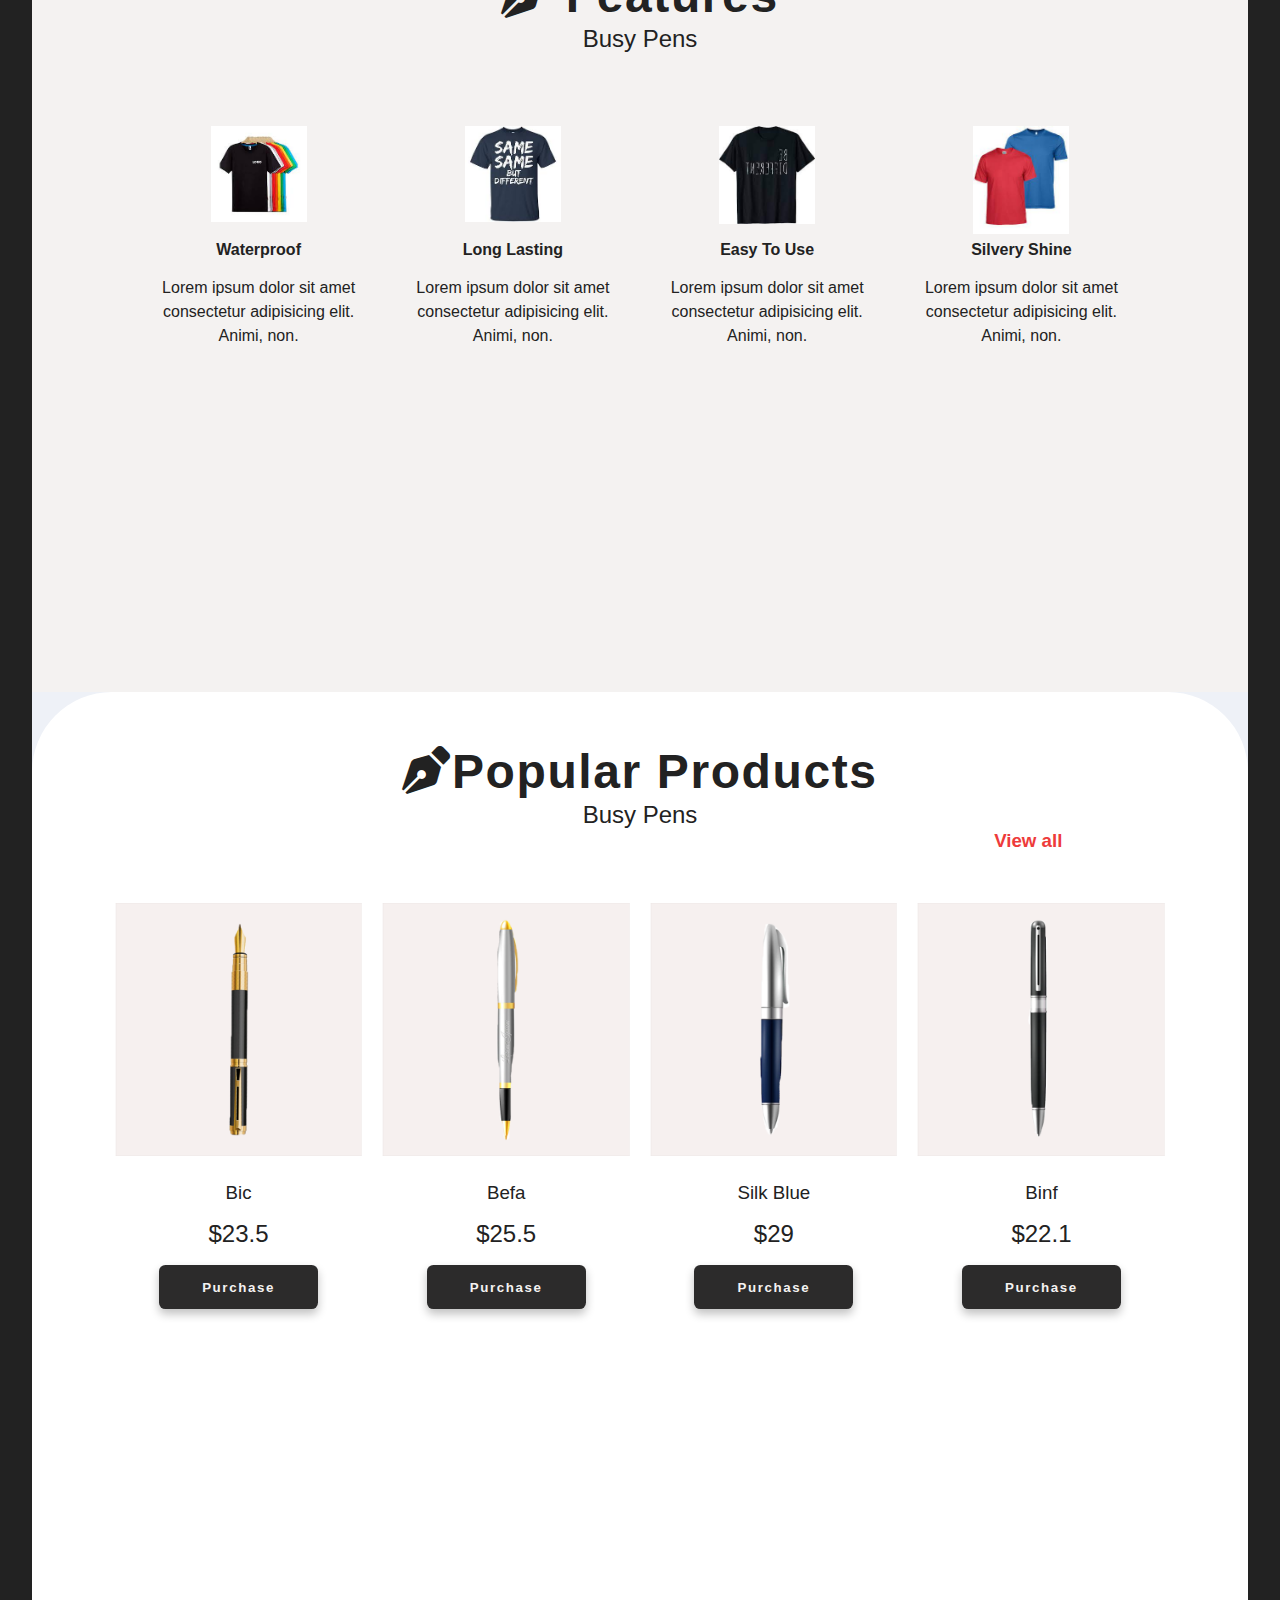
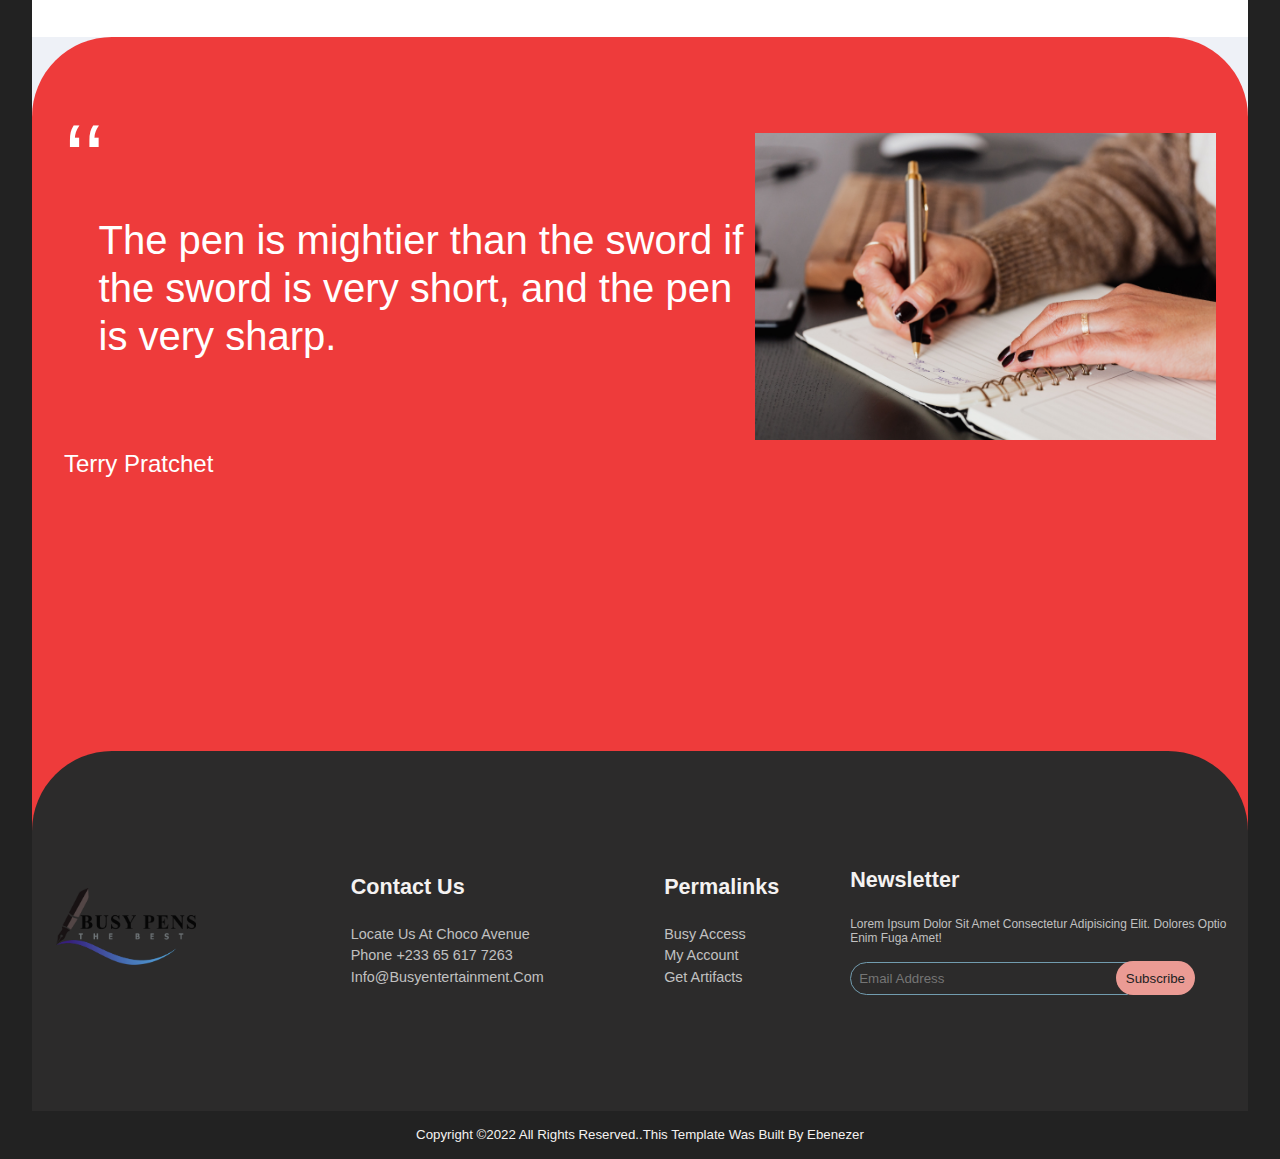
==== commit e9ae6e52: "updated the styles of rthe toggle-menu icon" ====
--- a/index.html
+++ b/index.html
@@ -158,8 +158,10 @@
             </div>
           </div>
           <div class="more-products ab">
-            <a href="#products"> </a>
-            <h3>View all</h3>
+            <a href="#products"></a>
+            <a class="see-more" href="./AllProducts/products.html">
+              <h3>View all</h3>
+            </a>
           </div>
         </div>
       </div>
--- a/CSS/style.css
+++ b/CSS/style.css
@@ -64,7 +64,7 @@
   text-transform: capitalize;
 }
 section {
-  background: var(--background);
+  background: rgb(238, 241, 247);
   width: 95%;
   margin: 0 auto;
 }
@@ -130,7 +130,7 @@
   margin: auto;
 }
 header article {
-  padding-top: 7%;
+  /* padding-top: 3%; */
   display: grid;
   grid-template-columns: repeat(2, 1fr);
   gap: 10%;
@@ -203,7 +203,6 @@
   color: white;
   width: 5rem;
   display: grid;
-  
 }
 
 .deadline-format span {
@@ -230,7 +229,7 @@
   margin-top: -7rem;
   background: var(--clr-primary-3);
 }
-.ontop{dddddddddddddddddddddddddddddddddddddddddddddddddddddddd
+.ontop {
   position: absolute;
   left: 0;
   width: 100%;
@@ -289,6 +288,11 @@
 .more-products h3 {
   text-align: right;
   font-weight: 600;
+  color: var(--clr-primary-2);
+  cursor: pointer;
+}
+.more-products h3:hover{
+  text-decoration: underline;
 }
 .products-heading {
   margin-top: 4%;
@@ -316,6 +320,7 @@
 .each-product .btn:hover {
   background: var(--clr-primary-3);
 }
+
 /* ========BRANDS MESSAGE STYLES=========== */
 .brands-message {
   height: 90vh;
@@ -373,10 +378,10 @@
 
   .features,
   .products {
-    height: 48vh;
+    height: 40vh;
   }
   .countdown {
-    height: 50vh;
+    height: 40vh;
   }
   .each-feature h4 {
     margin-top: 30%;
@@ -407,9 +412,11 @@
     height: fit-content;
     margin-bottom: 10vh;
     position: relative;
+    padding-top: 3%;
   }
   header article {
     grid-template-columns: 1fr;
+    padding-top: 7%;
   }
 
   .header-image {
@@ -449,8 +456,12 @@
   }
   .features-heading h1,
   .products-heading h1 {
-    font-size: 2rem;
+    font-size: 1.8rem;
     letter-spacing: normal;
+  }
+  .features-heading h2,
+  .products-heading h2 {
+    font-size: 1.2rem;
   }
   .features-heading span,
   .products-heading span {
@@ -507,15 +518,18 @@
     left: 50%;
     transform: translate(-50%);
   }
-  .brands-message {
-    height: 115vh;
-  }
+  /* .brands-message {
+    height: 105vh;
+  } */
   .brands-message .ontop {
     padding: 3rem 2rem;
   }
   .message-quote .quot {
     line-height: 1.1;
   }
+  .message-quote h1 {
+    font-size: 1.7em;
+  }
   .brand-message-img {
     width: 100%;
   }
--- a/CSS/nav.css
+++ b/CSS/nav.css
@@ -56,11 +56,8 @@
 .burgerbtn {
   display: none;
 }
-/* #burger{
-  display: none;
-} */
 .burgerbtn div {
-  width: 30px;
+  width: 25px;
   height: 3px;
   background-color: var(--clr-primary-1);
   margin: 5px;
